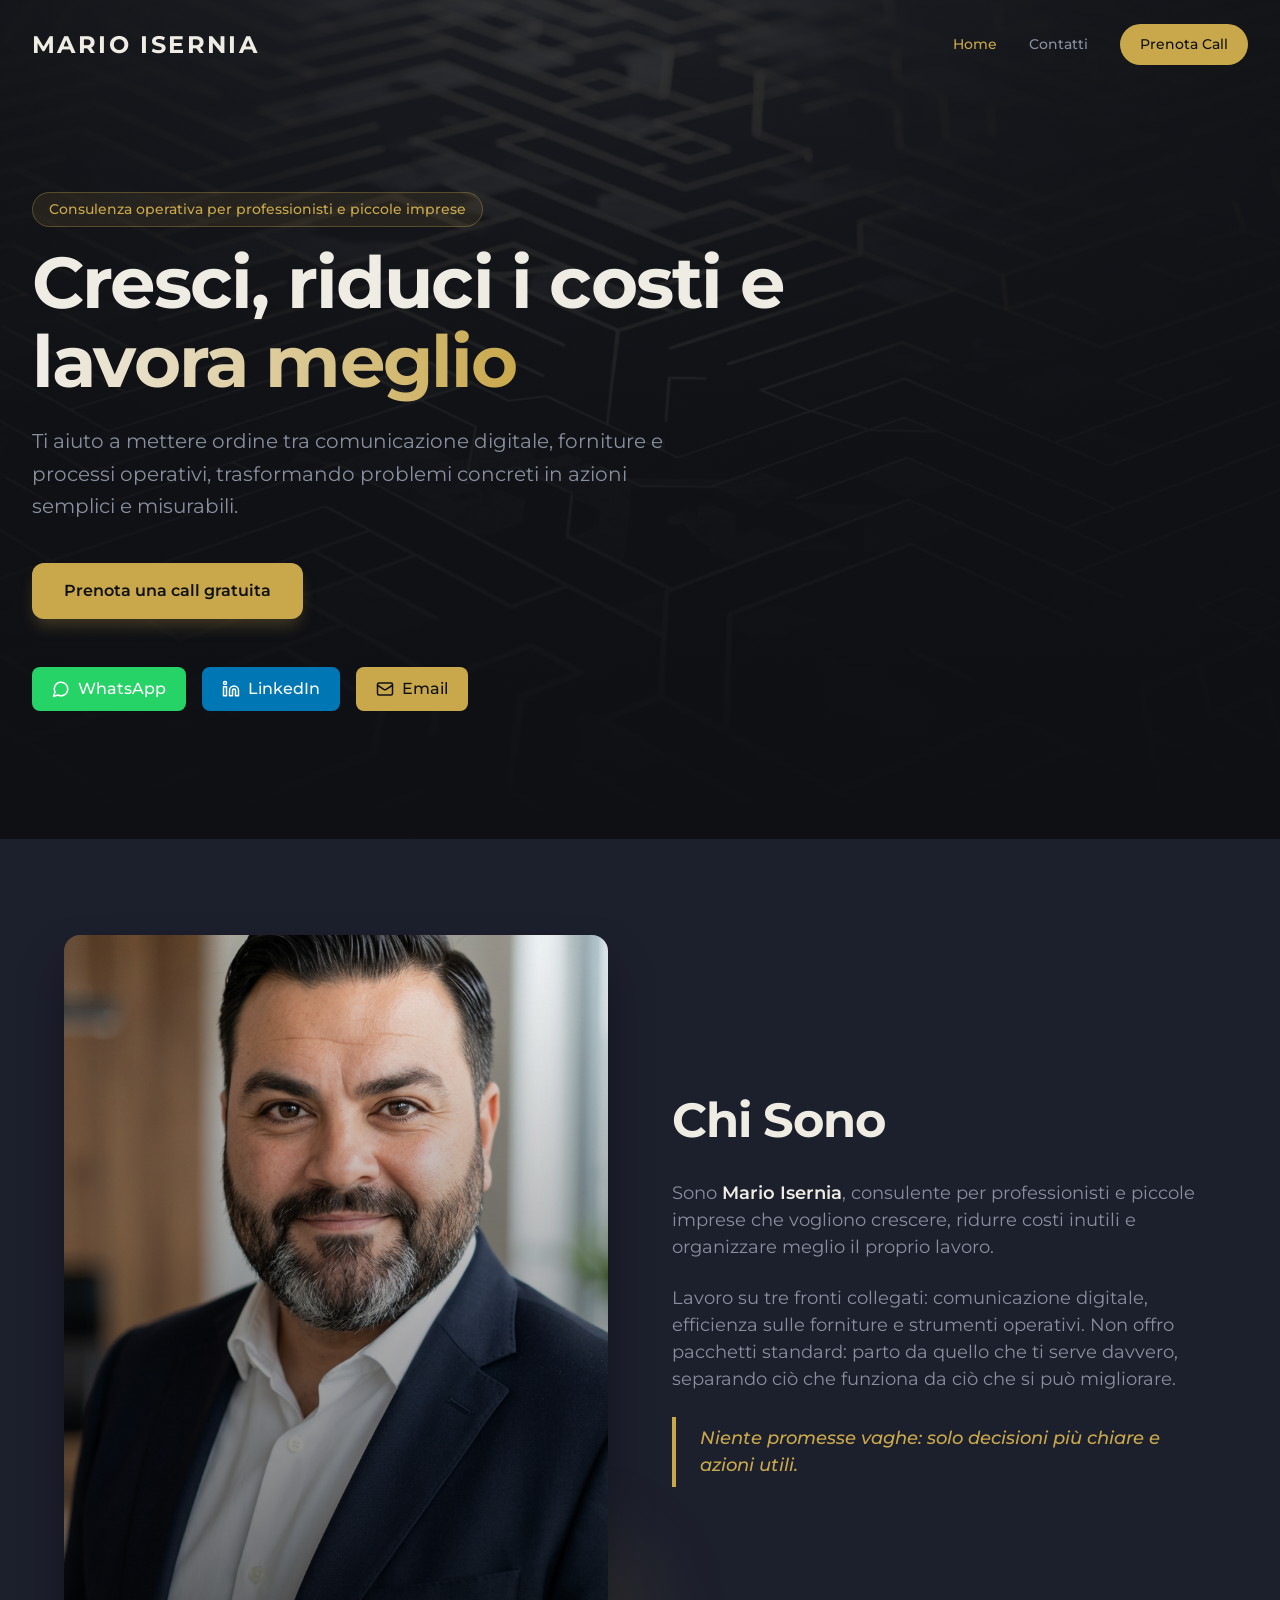
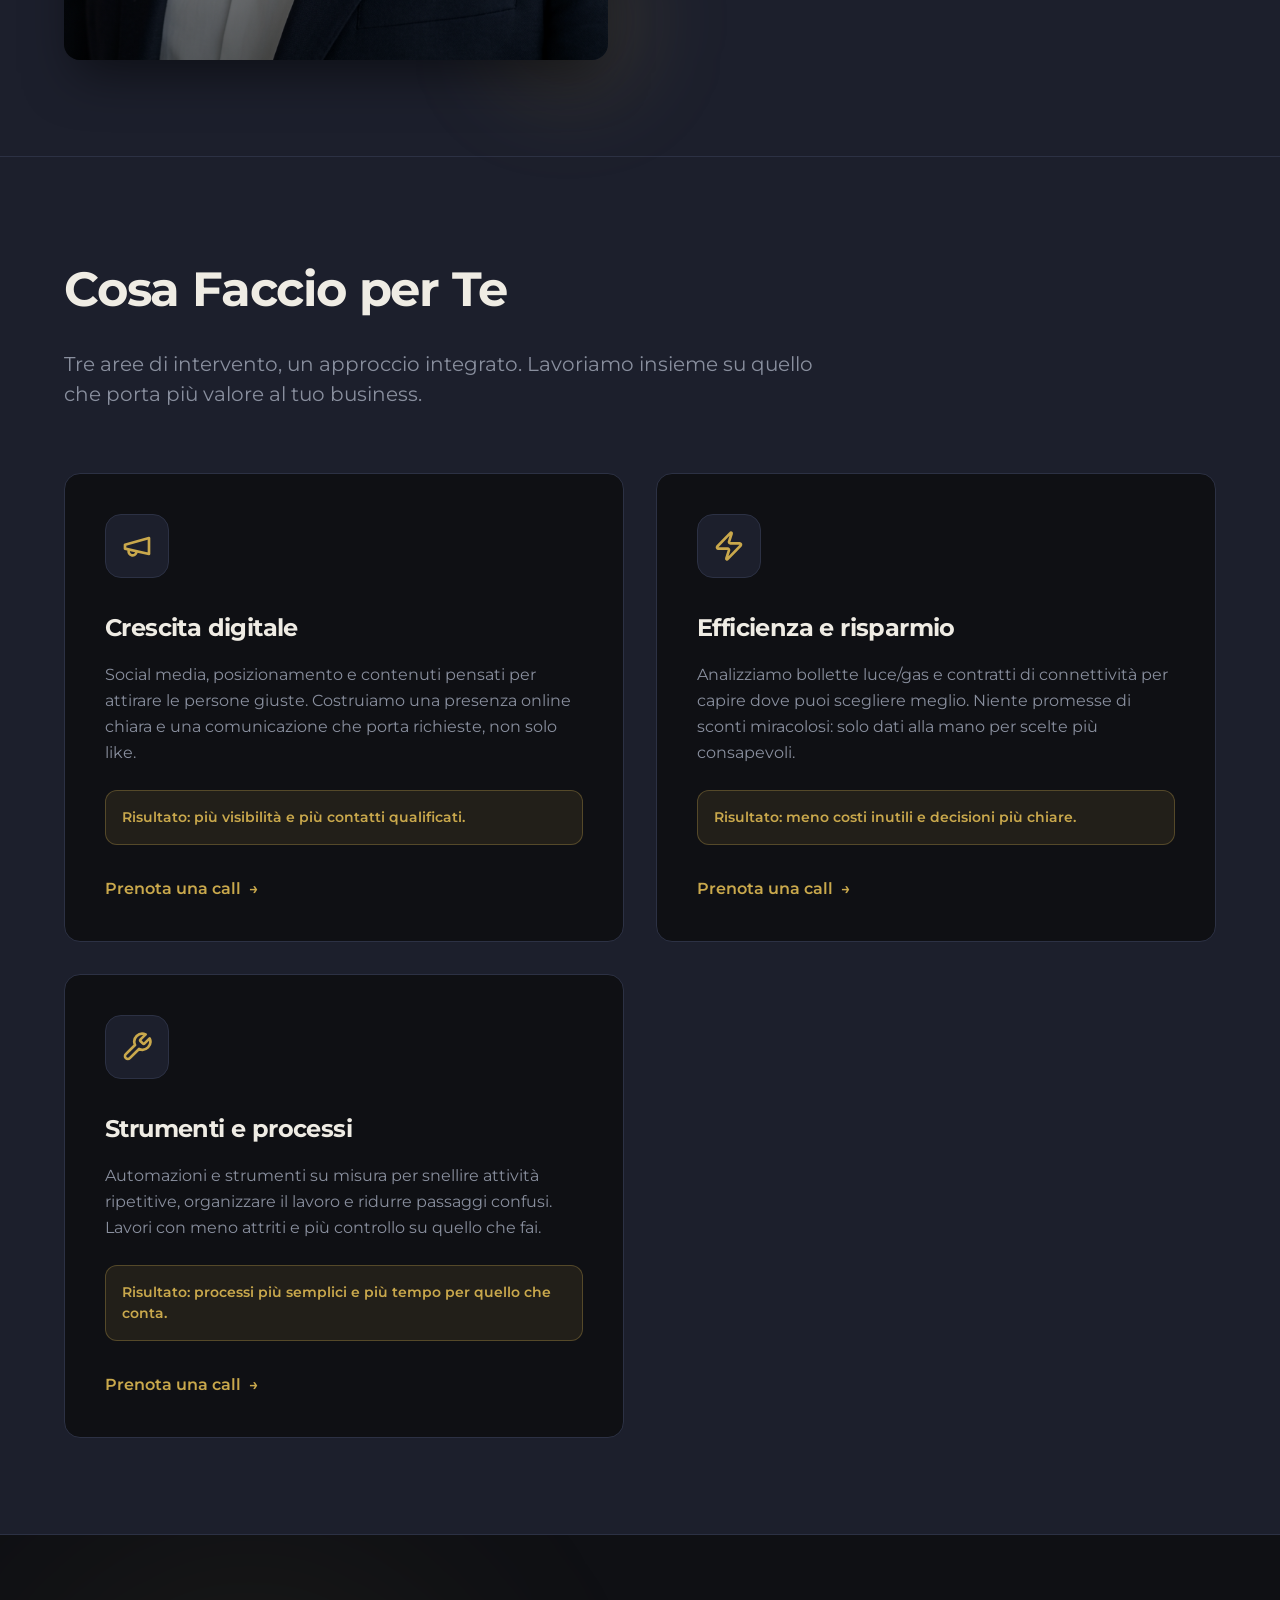
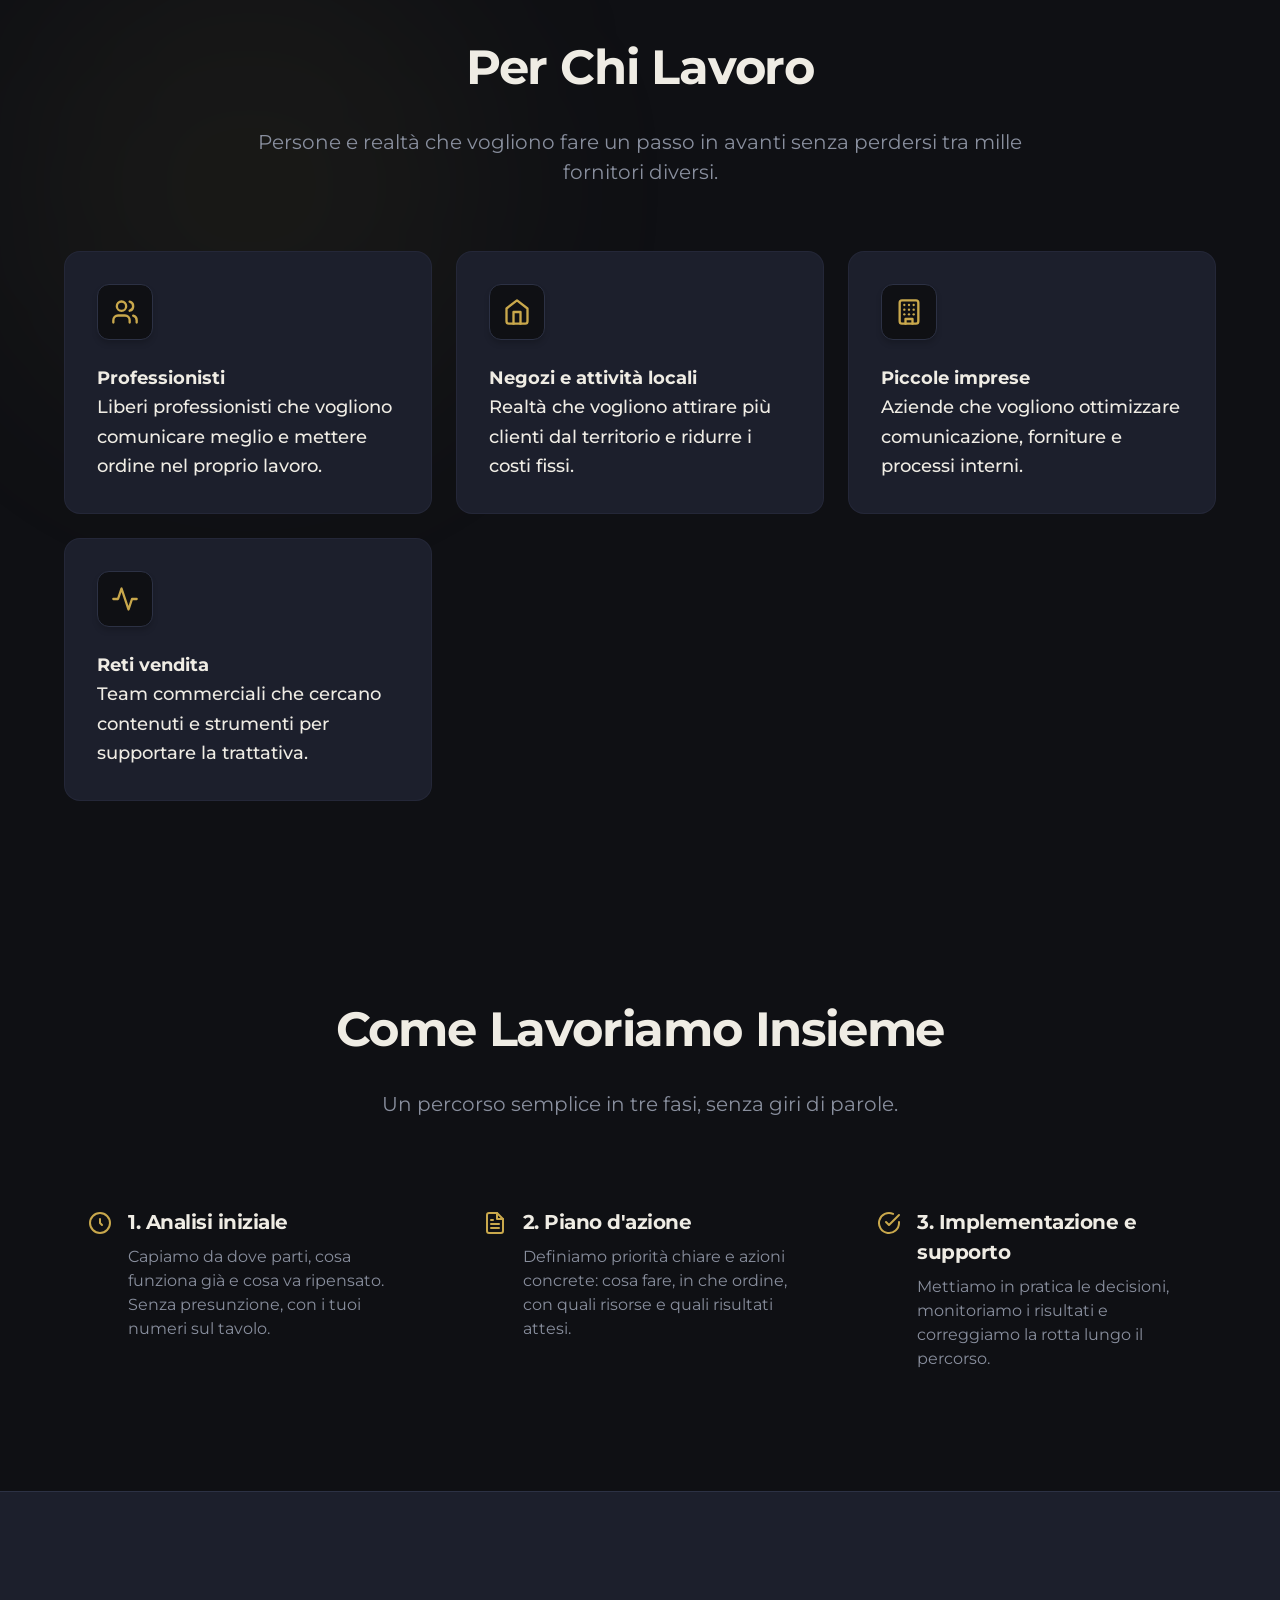
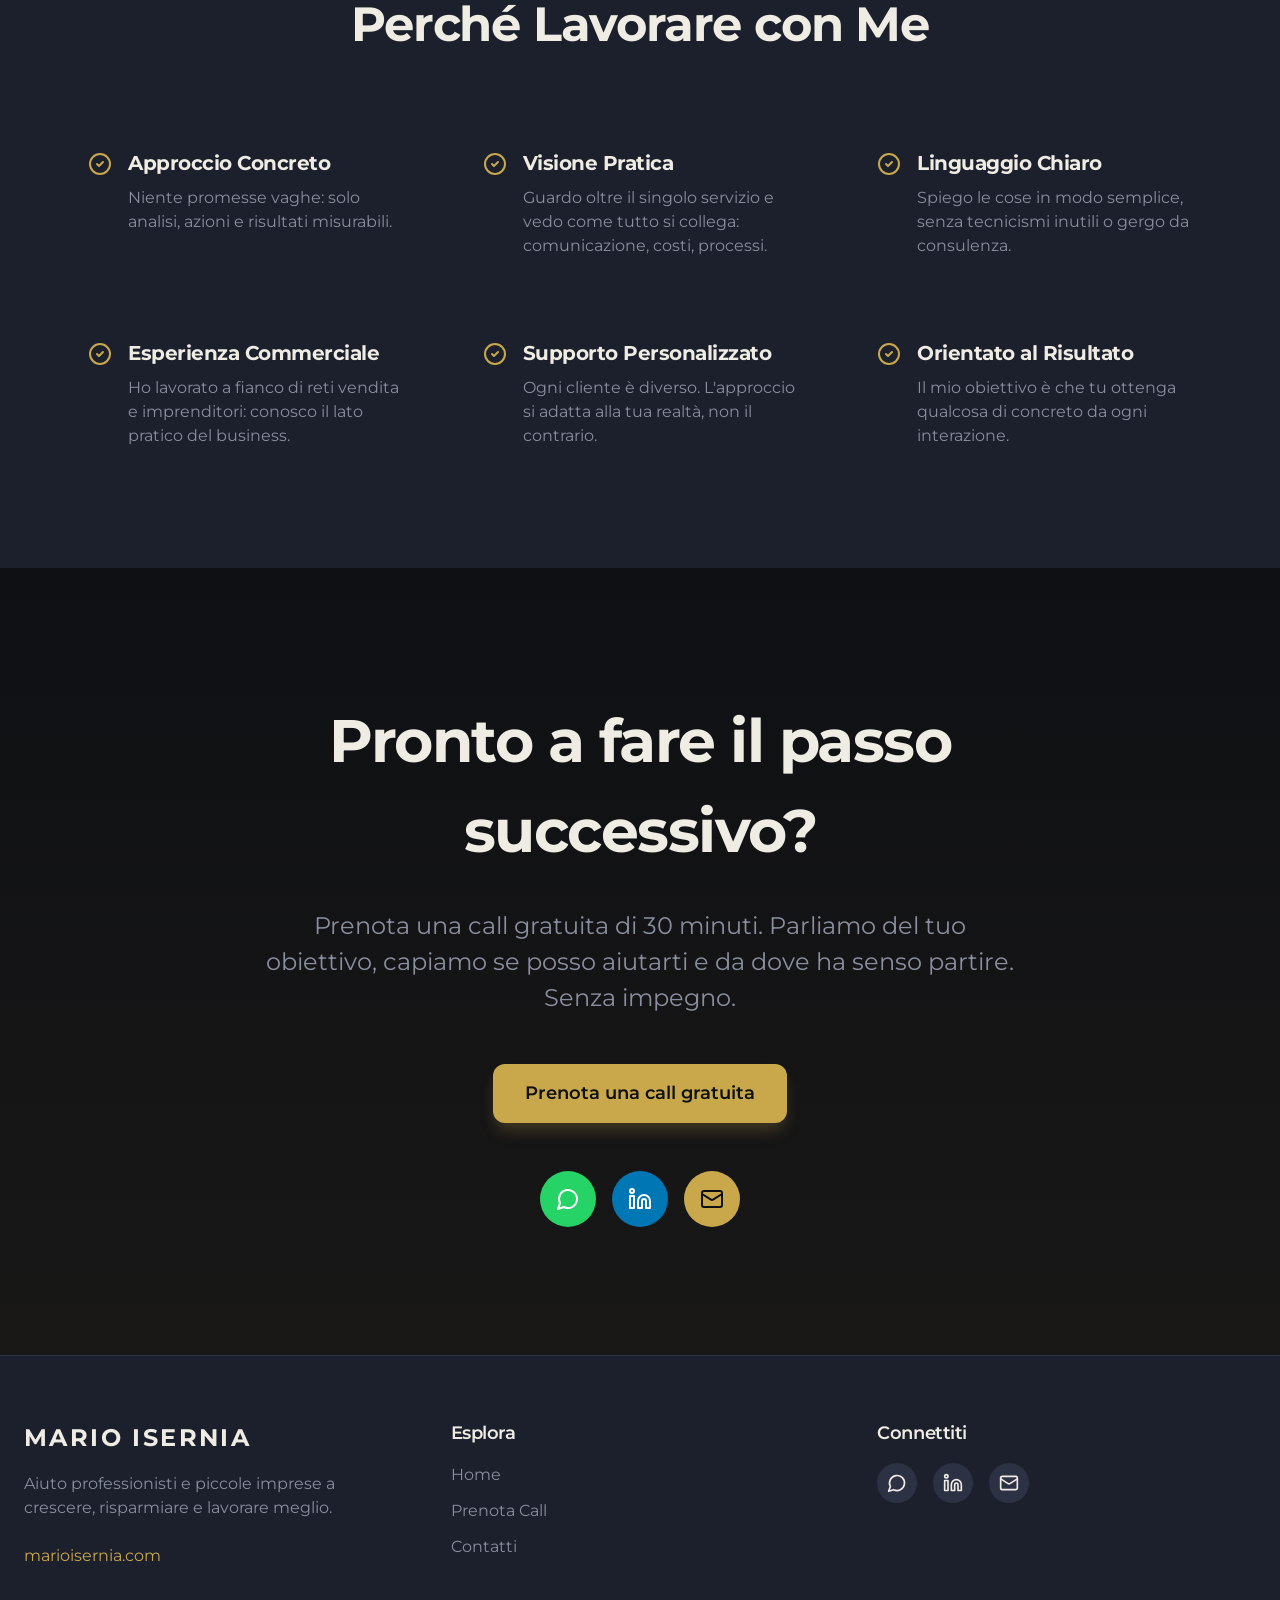
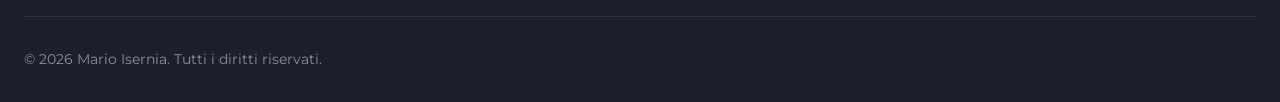
==== index.html @ c8839be9 "Initial commit: marioisernia.com static site Sito statico HTML/CSS/JS con: - Home con 3 pilastri (cr" ====
<!DOCTYPE html>
<html lang="it">
<head>
  <meta charset="UTF-8" />
  <meta name="viewport" content="width=device-width, initial-scale=1.0" />
  <title>Mario Isernia | Crescita digitale, risparmio e strumenti per PMI</title>
  <meta name="description" content="Consulenza operativa per professionisti e piccole imprese: comunicazione digitale, analisi bollette e connettività, strumenti su misura e processi più efficienti." />
  <link rel="canonical" href="https://marioisernia.com/" />
  <link rel="icon" type="image/svg+xml" href="favicon.svg" />
  <meta property="og:title" content="Mario Isernia | Cresci, riduci i costi e lavora meglio" />
  <meta property="og:description" content="Strategia digitale, efficienza sui costi e strumenti operativi per professionisti e piccole imprese." />
  <meta property="og:image" content="https://marioisernia.com/opengraph.jpg" />
  <meta property="og:url" content="https://marioisernia.com/" />
  <meta property="og:type" content="website" />
  <link rel="stylesheet" href="style.css" />
</head>
<body>

  <!-- ========== NAVBAR ========== -->
  <header class="navbar" id="navbar">
    <div class="container navbar-inner">
      <a href="index.html" class="brand">MARIO ISERNIA</a>
      <nav class="nav-links">
        <a href="index.html" class="nav-link active">Home</a>
        <a href="contatti.html" class="nav-link">Contatti</a>
        <a href="prenota.html" class="btn-primary-pill">Prenota Call</a>
      </nav>
      <button class="mobile-toggle" id="mobile-toggle" aria-label="Apri menu">
        <svg id="icon-menu" width="24" height="24" viewBox="0 0 24 24" fill="none" stroke="currentColor" stroke-width="2" stroke-linecap="round" stroke-linejoin="round"><line x1="4" x2="20" y1="12" y2="12"/><line x1="4" x2="20" y1="6" y2="6"/><line x1="4" x2="20" y1="18" y2="18"/></svg>
        <svg id="icon-close" style="display:none" width="24" height="24" viewBox="0 0 24 24" fill="none" stroke="currentColor" stroke-width="2" stroke-linecap="round" stroke-linejoin="round"><path d="M18 6 6 18"/><path d="m6 6 12 12"/></svg>
      </button>
    </div>
    <div class="mobile-menu" id="mobile-menu">
      <div class="mobile-menu-inner">
        <a href="index.html" class="mobile-link active">Home</a>
        <a href="prenota.html" class="mobile-link">Prenota Call</a>
        <a href="contatti.html" class="mobile-link">Contatti</a>
      </div>
    </div>
  </header>

  <!-- ========== HERO ========== -->
  <section class="hero">
    <div class="hero-bg">
      <img src="images/hero-bg.png" alt="" />
      <div class="hero-bg-overlay"></div>
    </div>
    <div class="hero-content">
      <div class="hero-inner">
        <span class="tag">Consulenza operativa per professionisti e piccole imprese</span>
        <h1>Cresci, riduci i costi e <span class="text-gradient">lavora meglio</span></h1>
        <p class="lead">Ti aiuto a mettere ordine tra comunicazione digitale, forniture e processi operativi, trasformando problemi concreti in azioni semplici e misurabili.</p>
        <div class="cta-row">
          <a href="prenota.html" class="btn-primary">Prenota una call gratuita</a>
        </div>
        <div class="social-row">
          <a href="https://wa.me/393473240929" target="_blank" rel="noreferrer" class="btn-social btn-whatsapp">
            <svg width="18" height="18" viewBox="0 0 24 24" fill="none" stroke="currentColor" stroke-width="2" stroke-linecap="round" stroke-linejoin="round"><path d="M7.9 20A9 9 0 1 0 4 16.1L2 22Z"/></svg>
            WhatsApp
          </a>
          <a href="https://www.linkedin.com/in/marioiserniasmm/" target="_blank" rel="noreferrer" class="btn-social btn-linkedin">
            <svg width="18" height="18" viewBox="0 0 24 24" fill="none" stroke="currentColor" stroke-width="2" stroke-linecap="round" stroke-linejoin="round"><path d="M16 8a6 6 0 0 1 6 6v7h-4v-7a2 2 0 0 0-2-2 2 2 0 0 0-2 2v7h-4v-7a6 6 0 0 1 6-6z"/><rect width="4" height="12" x="2" y="9"/><circle cx="4" cy="4" r="2"/></svg>
            LinkedIn
          </a>
          <a href="mailto:info@marioisernia.com" class="btn-social btn-mail">
            <svg width="18" height="18" viewBox="0 0 24 24" fill="none" stroke="currentColor" stroke-width="2" stroke-linecap="round" stroke-linejoin="round"><rect width="20" height="16" x="2" y="4" rx="2"/><path d="m22 7-8.97 5.7a1.94 1.94 0 0 1-2.06 0L2 7"/></svg>
            Email
          </a>
        </div>
      </div>
    </div>
  </section>

  <!-- ========== CHI SONO ========== -->
  <section class="section bg-card">
    <div class="container">
      <div class="about-grid">
        <div class="about-image-wrap fade-in-up">
          <div class="about-image">
            <img src="images/mario-portrait.png" alt="Ritratto di Mario Isernia, consulente operativo per professionisti e piccole imprese" loading="lazy" />
          </div>
          <div class="about-glow"></div>
        </div>
        <div class="about-text fade-in-up">
          <h2>Chi Sono</h2>
          <p>Sono <strong>Mario Isernia</strong>, consulente per professionisti e piccole imprese che vogliono crescere, ridurre costi inutili e organizzare meglio il proprio lavoro.</p>
          <p>Lavoro su tre fronti collegati: comunicazione digitale, efficienza sulle forniture e strumenti operativi. Non offro pacchetti standard: parto da quello che ti serve davvero, separando ciò che funziona da ciò che si può migliorare.</p>
          <p class="about-quote">Niente promesse vaghe: solo decisioni più chiare e azioni utili.</p>
        </div>
      </div>
    </div>
  </section>

  <!-- ========== SERVIZI / TRE PILASTRI ========== -->
  <section class="section bg-card border-y">
    <div class="container">
      <div class="section-intro fade-in-up">
        <h2>Cosa Faccio per Te</h2>
        <p>Tre aree di intervento, un approccio integrato. Lavoriamo insieme su quello che porta più valore al tuo business.</p>
      </div>
      <div class="services-grid">
        <div class="service-card fade-in-up">
          <div class="icon-box">
            <svg width="32" height="32" viewBox="0 0 24 24" fill="none" stroke="currentColor" stroke-width="2" stroke-linecap="round" stroke-linejoin="round"><path d="m3 11 18-5v12L3 14v-3z"/><path d="M11.6 16.8a3 3 0 1 1-5.8-1.6"/></svg>
          </div>
          <h3>Crescita digitale</h3>
          <p class="desc">Social media, posizionamento e contenuti pensati per attirare le persone giuste. Costruiamo una presenza online chiara e una comunicazione che porta richieste, non solo like.</p>
          <div class="benefit">Risultato: più visibilità e più contatti qualificati.</div>
          <a href="prenota.html" class="link">Prenota una call <span>→</span></a>
        </div>
        <div class="service-card fade-in-up">
          <div class="icon-box">
            <svg width="32" height="32" viewBox="0 0 24 24" fill="none" stroke="currentColor" stroke-width="2" stroke-linecap="round" stroke-linejoin="round"><path d="M4 14a1 1 0 0 1-.78-1.63l9.9-10.2a.5.5 0 0 1 .86.46l-1.92 6.02A1 1 0 0 0 13 10h7a1 1 0 0 1 .78 1.63l-9.9 10.2a.5.5 0 0 1-.86-.46l1.92-6.02A1 1 0 0 0 11 14z"/></svg>
          </div>
          <h3>Efficienza e risparmio</h3>
          <p class="desc">Analizziamo bollette luce/gas e contratti di connettività per capire dove puoi scegliere meglio. Niente promesse di sconti miracolosi: solo dati alla mano per scelte più consapevoli.</p>
          <div class="benefit">Risultato: meno costi inutili e decisioni più chiare.</div>
          <a href="prenota.html" class="link">Prenota una call <span>→</span></a>
        </div>
        <div class="service-card fade-in-up">
          <div class="icon-box">
            <svg width="32" height="32" viewBox="0 0 24 24" fill="none" stroke="currentColor" stroke-width="2" stroke-linecap="round" stroke-linejoin="round"><path d="M14.7 6.3a1 1 0 0 0 0 1.4l1.6 1.6a1 1 0 0 0 1.4 0l3.77-3.77a6 6 0 0 1-7.94 7.94l-6.91 6.91a2.12 2.12 0 0 1-3-3l6.91-6.91a6 6 0 0 1 7.94-7.94l-3.76 3.76z"/></svg>
          </div>
          <h3>Strumenti e processi</h3>
          <p class="desc">Automazioni e strumenti su misura per snellire attività ripetitive, organizzare il lavoro e ridurre passaggi confusi. Lavori con meno attriti e più controllo su quello che fai.</p>
          <div class="benefit">Risultato: processi più semplici e più tempo per quello che conta.</div>
          <a href="prenota.html" class="link">Prenota una call <span>→</span></a>
        </div>
      </div>
    </div>
  </section>

  <!-- ========== PER CHI È ========== -->
  <section class="section cosa-section">
    <div class="blob-glow"></div>
    <div class="container">
      <div class="section-intro center fade-in-up">
        <h2>Per Chi Lavoro</h2>
        <p>Persone e realtà che vogliono fare un passo in avanti senza perdersi tra mille fornitori diversi.</p>
      </div>
      <div class="benefit-grid">
        <div class="benefit-card fade-in-up">
          <div class="icon-box">
            <svg width="28" height="28" viewBox="0 0 24 24" fill="none" stroke="currentColor" stroke-width="2" stroke-linecap="round" stroke-linejoin="round"><path d="M16 21v-2a4 4 0 0 0-4-4H6a4 4 0 0 0-4 4v2"/><circle cx="9" cy="7" r="4"/><path d="M22 21v-2a4 4 0 0 0-3-3.87"/><path d="M16 3.13a4 4 0 0 1 0 7.75"/></svg>
          </div>
          <p><strong>Professionisti</strong><br/>Liberi professionisti che vogliono comunicare meglio e mettere ordine nel proprio lavoro.</p>
        </div>
        <div class="benefit-card fade-in-up">
          <div class="icon-box">
            <svg width="28" height="28" viewBox="0 0 24 24" fill="none" stroke="currentColor" stroke-width="2" stroke-linecap="round" stroke-linejoin="round"><path d="M3 9 12 2l9 7v11a2 2 0 0 1-2 2H5a2 2 0 0 1-2-2z"/><polyline points="9 22 9 12 15 12 15 22"/></svg>
          </div>
          <p><strong>Negozi e attività locali</strong><br/>Realtà che vogliono attirare più clienti dal territorio e ridurre i costi fissi.</p>
        </div>
        <div class="benefit-card fade-in-up">
          <div class="icon-box">
            <svg width="28" height="28" viewBox="0 0 24 24" fill="none" stroke="currentColor" stroke-width="2" stroke-linecap="round" stroke-linejoin="round"><rect width="16" height="20" x="4" y="2" rx="2"/><path d="M9 22v-4h6v4"/><path d="M8 6h.01"/><path d="M16 6h.01"/><path d="M12 6h.01"/><path d="M12 10h.01"/><path d="M12 14h.01"/><path d="M16 10h.01"/><path d="M16 14h.01"/><path d="M8 10h.01"/><path d="M8 14h.01"/></svg>
          </div>
          <p><strong>Piccole imprese</strong><br/>Aziende che vogliono ottimizzare comunicazione, forniture e processi interni.</p>
        </div>
        <div class="benefit-card fade-in-up">
          <div class="icon-box">
            <svg width="28" height="28" viewBox="0 0 24 24" fill="none" stroke="currentColor" stroke-width="2" stroke-linecap="round" stroke-linejoin="round"><path d="M22 12h-4l-3 9L9 3l-3 9H2"/></svg>
          </div>
          <p><strong>Reti vendita</strong><br/>Team commerciali che cercano contenuti e strumenti per supportare la trattativa.</p>
        </div>
      </div>
    </div>
  </section>

  <!-- ========== PROCESSO ========== -->
  <section class="section">
    <div class="container">
      <div class="section-intro center fade-in-up">
        <h2>Come Lavoriamo Insieme</h2>
        <p>Un percorso semplice in tre fasi, senza giri di parole.</p>
      </div>
      <div class="why-grid">
        <div class="why-item fade-in-up">
          <div class="check"><svg width="24" height="24" viewBox="0 0 24 24" fill="none" stroke="currentColor" stroke-width="2" stroke-linecap="round" stroke-linejoin="round"><circle cx="12" cy="12" r="10"/><path d="M12 8v4l2 2"/></svg></div>
          <div><h3>1. Analisi iniziale</h3><p>Capiamo da dove parti, cosa funziona già e cosa va ripensato. Senza presunzione, con i tuoi numeri sul tavolo.</p></div>
        </div>
        <div class="why-item fade-in-up">
          <div class="check"><svg width="24" height="24" viewBox="0 0 24 24" fill="none" stroke="currentColor" stroke-width="2" stroke-linecap="round" stroke-linejoin="round"><path d="M14 2H6a2 2 0 0 0-2 2v16a2 2 0 0 0 2 2h12a2 2 0 0 0 2-2V8z"/><path d="M14 2v6h6"/><path d="M16 13H8"/><path d="M16 17H8"/><path d="M10 9H8"/></svg></div>
          <div><h3>2. Piano d'azione</h3><p>Definiamo priorità chiare e azioni concrete: cosa fare, in che ordine, con quali risorse e quali risultati attesi.</p></div>
        </div>
        <div class="why-item fade-in-up">
          <div class="check"><svg width="24" height="24" viewBox="0 0 24 24" fill="none" stroke="currentColor" stroke-width="2" stroke-linecap="round" stroke-linejoin="round"><path d="M22 11.08V12a10 10 0 1 1-5.93-9.14"/><path d="m9 11 3 3L22 4"/></svg></div>
          <div><h3>3. Implementazione e supporto</h3><p>Mettiamo in pratica le decisioni, monitoriamo i risultati e correggiamo la rotta lungo il percorso.</p></div>
        </div>
      </div>
    </div>
  </section>

  <!-- ========== PERCHÉ LAVORARE CON ME ========== -->
  <section class="section bg-card border-t">
    <div class="container">
      <div class="section-intro center fade-in-up">
        <h2>Perché Lavorare con Me</h2>
      </div>
      <div class="why-grid">
        <div class="why-item fade-in-up">
          <div class="check"><svg width="24" height="24" viewBox="0 0 24 24" fill="none" stroke="currentColor" stroke-width="2" stroke-linecap="round" stroke-linejoin="round"><circle cx="12" cy="12" r="10"/><path d="m9 12 2 2 4-4"/></svg></div>
          <div><h3>Approccio Concreto</h3><p>Niente promesse vaghe: solo analisi, azioni e risultati misurabili.</p></div>
        </div>
        <div class="why-item fade-in-up">
          <div class="check"><svg width="24" height="24" viewBox="0 0 24 24" fill="none" stroke="currentColor" stroke-width="2" stroke-linecap="round" stroke-linejoin="round"><circle cx="12" cy="12" r="10"/><path d="m9 12 2 2 4-4"/></svg></div>
          <div><h3>Visione Pratica</h3><p>Guardo oltre il singolo servizio e vedo come tutto si collega: comunicazione, costi, processi.</p></div>
        </div>
        <div class="why-item fade-in-up">
          <div class="check"><svg width="24" height="24" viewBox="0 0 24 24" fill="none" stroke="currentColor" stroke-width="2" stroke-linecap="round" stroke-linejoin="round"><circle cx="12" cy="12" r="10"/><path d="m9 12 2 2 4-4"/></svg></div>
          <div><h3>Linguaggio Chiaro</h3><p>Spiego le cose in modo semplice, senza tecnicismi inutili o gergo da consulenza.</p></div>
        </div>
        <div class="why-item fade-in-up">
          <div class="check"><svg width="24" height="24" viewBox="0 0 24 24" fill="none" stroke="currentColor" stroke-width="2" stroke-linecap="round" stroke-linejoin="round"><circle cx="12" cy="12" r="10"/><path d="m9 12 2 2 4-4"/></svg></div>
          <div><h3>Esperienza Commerciale</h3><p>Ho lavorato a fianco di reti vendita e imprenditori: conosco il lato pratico del business.</p></div>
        </div>
        <div class="why-item fade-in-up">
          <div class="check"><svg width="24" height="24" viewBox="0 0 24 24" fill="none" stroke="currentColor" stroke-width="2" stroke-linecap="round" stroke-linejoin="round"><circle cx="12" cy="12" r="10"/><path d="m9 12 2 2 4-4"/></svg></div>
          <div><h3>Supporto Personalizzato</h3><p>Ogni cliente è diverso. L'approccio si adatta alla tua realtà, non il contrario.</p></div>
        </div>
        <div class="why-item fade-in-up">
          <div class="check"><svg width="24" height="24" viewBox="0 0 24 24" fill="none" stroke="currentColor" stroke-width="2" stroke-linecap="round" stroke-linejoin="round"><circle cx="12" cy="12" r="10"/><path d="m9 12 2 2 4-4"/></svg></div>
          <div><h3>Orientato al Risultato</h3><p>Il mio obiettivo è che tu ottenga qualcosa di concreto da ogni interazione.</p></div>
        </div>
      </div>
    </div>
  </section>

  <!-- ========== CTA FINALE ========== -->
  <section class="cta-section">
    <div class="cta-inner fade-in-up">
      <h2>Pronto a fare il passo successivo?</h2>
      <p>Prenota una call gratuita di 30 minuti. Parliamo del tuo obiettivo, capiamo se posso aiutarti e da dove ha senso partire. Senza impegno.</p>
      <div class="cta-btn-row">
        <a href="prenota.html" class="btn-primary-lg">Prenota una call gratuita</a>
      </div>
      <div class="social-circles">
        <a href="https://wa.me/393473240929" target="_blank" rel="noreferrer" class="social-circle wa" aria-label="Scrivimi su WhatsApp">
          <svg width="24" height="24" viewBox="0 0 24 24" fill="none" stroke="currentColor" stroke-width="2" stroke-linecap="round" stroke-linejoin="round"><path d="M7.9 20A9 9 0 1 0 4 16.1L2 22Z"/></svg>
        </a>
        <a href="https://www.linkedin.com/in/marioiserniasmm/" target="_blank" rel="noreferrer" class="social-circle li" aria-label="Profilo LinkedIn">
          <svg width="24" height="24" viewBox="0 0 24 24" fill="none" stroke="currentColor" stroke-width="2" stroke-linecap="round" stroke-linejoin="round"><path d="M16 8a6 6 0 0 1 6 6v7h-4v-7a2 2 0 0 0-2-2 2 2 0 0 0-2 2v7h-4v-7a6 6 0 0 1 6-6z"/><rect width="4" height="12" x="2" y="9"/><circle cx="4" cy="4" r="2"/></svg>
        </a>
        <a href="mailto:info@marioisernia.com" class="social-circle ml" aria-label="Inviami una email">
          <svg width="24" height="24" viewBox="0 0 24 24" fill="none" stroke="currentColor" stroke-width="2" stroke-linecap="round" stroke-linejoin="round"><rect width="20" height="16" x="2" y="4" rx="2"/><path d="m22 7-8.97 5.7a1.94 1.94 0 0 1-2.06 0L2 7"/></svg>
        </a>
      </div>
    </div>
  </section>

  <!-- ========== FOOTER ========== -->
  <footer class="site-footer">
    <div class="footer-grid">
      <div class="footer-col">
        <a href="index.html" class="brand" style="display:block; margin-bottom:1rem;">MARIO ISERNIA</a>
        <p>Aiuto professionisti e piccole imprese a crescere, risparmiare e lavorare meglio.</p>
        <a href="https://marioisernia.com" class="footer-link">marioisernia.com</a>
      </div>
      <div class="footer-col">
        <h4>Esplora</h4>
        <ul>
          <li><a href="index.html">Home</a></li>
          <li><a href="prenota.html">Prenota Call</a></li>
          <li><a href="contatti.html">Contatti</a></li>
        </ul>
      </div>
      <div class="footer-col">
        <h4>Connettiti</h4>
        <div class="footer-socials">
          <a href="https://wa.me/393473240929" target="_blank" rel="noreferrer" class="footer-social wa" aria-label="WhatsApp">
            <svg width="20" height="20" viewBox="0 0 24 24" fill="none" stroke="currentColor" stroke-width="2" stroke-linecap="round" stroke-linejoin="round"><path d="M7.9 20A9 9 0 1 0 4 16.1L2 22Z"/></svg>
          </a>
          <a href="https://www.linkedin.com/in/marioiserniasmm/" target="_blank" rel="noreferrer" class="footer-social li" aria-label="LinkedIn">
            <svg width="20" height="20" viewBox="0 0 24 24" fill="none" stroke="currentColor" stroke-width="2" stroke-linecap="round" stroke-linejoin="round"><path d="M16 8a6 6 0 0 1 6 6v7h-4v-7a2 2 0 0 0-2-2 2 2 0 0 0-2 2v7h-4v-7a6 6 0 0 1 6-6z"/><rect width="4" height="12" x="2" y="9"/><circle cx="4" cy="4" r="2"/></svg>
          </a>
          <a href="mailto:info@marioisernia.com" class="footer-social ml" aria-label="Email">
            <svg width="20" height="20" viewBox="0 0 24 24" fill="none" stroke="currentColor" stroke-width="2" stroke-linecap="round" stroke-linejoin="round"><rect width="20" height="16" x="2" y="4" rx="2"/><path d="m22 7-8.97 5.7a1.94 1.94 0 0 1-2.06 0L2 7"/></svg>
          </a>
        </div>
      </div>
    </div>
    <div class="footer-bottom">
      <p>&copy; <span id="current-year">2025</span> Mario Isernia. Tutti i diritti riservati.</p>
    </div>
  </footer>

  <script src="script.js"></script>
</body>
</html>
---- style.css ----
@import url('https://fonts.googleapis.com/css2?family=Montserrat:ital,wght@0,300;0,400;0,500;0,600;0,700;0,800;1,400&display=swap');

:root {
  --background: #0f1014;
  --foreground: #efece4;
  --card: #1c1f2c;
  --card-2: #232838;
  --border: #2c3144;
  --primary: #c9a84c;
  --primary-dark: #b29239;
  --primary-foreground: #0f1014;
  --muted-foreground: #898f9e;
  --secondary: #2c3144;
  --whatsapp: #25D366;
  --whatsapp-dark: #20bd5a;
  --linkedin: #0077B5;
  --linkedin-dark: #006097;
  --shadow-2xl: 0 25px 50px -12px rgba(0,0,0,0.5);
  --shadow-xl: 0 20px 25px -5px rgba(0,0,0,0.3);
  --shadow-lg: 0 10px 15px -3px rgba(0,0,0,0.3);
  --shadow-md: 0 4px 6px -1px rgba(0,0,0,0.2);
}

* { margin: 0; padding: 0; box-sizing: border-box; border-color: var(--border); }

html { scroll-behavior: smooth; }

body {
  font-family: 'Montserrat', sans-serif;
  background: var(--background);
  color: var(--foreground);
  line-height: 1.5;
  -webkit-font-smoothing: antialiased;
  overflow-x: hidden;
}

::selection { background: rgba(201, 168, 76, 0.3); color: var(--primary-foreground); }

h1, h2, h3, h4, h5, h6 { font-family: 'Montserrat', sans-serif; letter-spacing: -0.025em; font-weight: 700; }

a { color: inherit; text-decoration: none; }

img { display: block; max-width: 100%; height: auto; }

.container { max-width: 80rem; margin: 0 auto; padding: 0 1rem; }
@media (min-width: 640px) { .container { padding: 0 1.5rem; } }
@media (min-width: 1024px) { .container { padding: 0 2rem; } }

.text-gradient {
  background: linear-gradient(to right, #f0eee9, #c9a84c);
  -webkit-background-clip: text;
  -webkit-text-fill-color: transparent;
  background-clip: text;
}

/* ========== NAVBAR ========== */
.navbar {
  position: fixed; top: 0; left: 0; right: 0; z-index: 50;
  padding: 1.5rem 0;
  transition: all 0.3s;
}
.navbar.scrolled {
  background: rgba(15, 16, 20, 0.8);
  backdrop-filter: blur(12px);
  border-bottom: 1px solid var(--border);
  box-shadow: 0 10px 15px -3px rgba(0,0,0,0.4);
  padding: 1rem 0;
}
.navbar-inner { display: flex; align-items: center; justify-content: space-between; }
.brand { font-size: 1.5rem; font-weight: 700; letter-spacing: 0.1em; transition: color 0.2s; }
.brand:hover { color: var(--primary); }
.nav-links { display: none; align-items: center; gap: 2rem; }
@media (min-width: 768px) { .nav-links { display: flex; } }
.nav-link { font-size: 0.875rem; font-weight: 500; color: var(--muted-foreground); transition: color 0.2s; }
.nav-link:hover, .nav-link.active { color: var(--primary); }
.btn-primary-pill {
  padding: 0.625rem 1.25rem;
  border-radius: 9999px;
  font-size: 0.875rem;
  font-weight: 500;
  background: var(--primary);
  color: var(--primary-foreground);
  transition: all 0.2s;
  display: inline-block;
}
.btn-primary-pill:hover { background: var(--primary-dark); box-shadow: 0 10px 15px -3px rgba(201,168,76,0.2); }

.mobile-toggle {
  display: block;
  background: none;
  border: none;
  color: var(--foreground);
  cursor: pointer;
  padding: 0.5rem;
}
@media (min-width: 768px) { .mobile-toggle { display: none; } }

.mobile-menu {
  display: none;
  background: var(--card);
  border-bottom: 1px solid var(--border);
}
.mobile-menu.open { display: block; animation: slideDown 0.2s ease-out; }
.mobile-menu-inner { display: flex; flex-direction: column; padding: 1.5rem 1rem; gap: 1rem; }
.mobile-link {
  font-size: 1.125rem; font-weight: 500;
  padding: 0.5rem 1rem; border-radius: 0.5rem;
  color: var(--foreground); transition: background 0.2s;
}
.mobile-link.active { background: rgba(201,168,76,0.1); color: var(--primary); }
.mobile-link:hover { background: var(--secondary); }

@keyframes slideDown { from { opacity: 0; max-height: 0; } to { opacity: 1; max-height: 300px; } }

/* ========== HERO ========== */
.hero {
  position: relative;
  padding: 8rem 1rem 5rem;
  min-height: 90vh;
  display: flex;
  align-items: center;
  overflow: hidden;
}
@media (min-width: 768px) { .hero { padding: 12rem 1.5rem 8rem; } }
@media (min-width: 1024px) { .hero { padding: 12rem 2rem 8rem; } }

.hero-bg { position: absolute; inset: 0; z-index: 0; }
.hero-bg img { width: 100%; height: 100%; object-fit: cover; opacity: 0.3; }
.hero-bg-overlay {
  position: absolute; inset: 0;
  background: linear-gradient(to bottom, rgba(15,16,20,0.4), rgba(15,16,20,0.8) 50%, var(--background));
}
.hero-content { max-width: 80rem; margin: 0 auto; position: relative; z-index: 10; width: 100%; }
.hero-inner { max-width: 48rem; }

.tag {
  display: inline-block;
  margin-bottom: 1rem;
  padding: 0.375rem 1rem;
  border-radius: 9999px;
  border: 1px solid rgba(201,168,76,0.3);
  background: rgba(201,168,76,0.1);
  color: var(--primary);
  font-size: 0.875rem;
  font-weight: 500;
}

.hero h1 {
  font-size: 3rem;
  line-height: 1.1;
  margin-bottom: 1.5rem;
}
@media (min-width: 768px) { .hero h1 { font-size: 4.5rem; } }

.hero p.lead {
  font-size: 1.125rem;
  color: var(--muted-foreground);
  margin-bottom: 2.5rem;
  max-width: 42rem;
  line-height: 1.625;
}
@media (min-width: 768px) { .hero p.lead { font-size: 1.25rem; } }

.cta-row { display: flex; flex-wrap: wrap; align-items: center; gap: 1rem; margin-bottom: 3rem; }

.btn-primary {
  padding: 1rem 2rem;
  border-radius: 0.75rem;
  font-weight: 600;
  background: var(--primary);
  color: var(--primary-foreground);
  box-shadow: 0 10px 15px -3px rgba(201,168,76,0.25);
  transition: all 0.3s;
  display: inline-block;
  border: none;
  cursor: pointer;
}
.btn-primary:hover {
  box-shadow: 0 20px 25px -5px rgba(201,168,76,0.4);
  transform: translateY(-2px);
}

.social-row { display: flex; flex-wrap: wrap; align-items: center; gap: 1rem; }

.btn-social {
  display: inline-flex;
  align-items: center;
  gap: 0.5rem;
  padding: 0.625rem 1.25rem;
  border-radius: 0.5rem;
  font-weight: 500;
  color: white;
  transition: all 0.3s;
}
.btn-whatsapp { background: var(--whatsapp); }
.btn-whatsapp:hover { background: var(--whatsapp-dark); box-shadow: 0 10px 15px -3px rgba(37,211,102,0.2); }
.btn-linkedin { background: var(--linkedin); }
.btn-linkedin:hover { background: var(--linkedin-dark); box-shadow: 0 10px 15px -3px rgba(0,119,181,0.2); }
.btn-mail { background: var(--primary); color: var(--primary-foreground); }
.btn-mail:hover { background: var(--primary-dark); box-shadow: 0 10px 15px -3px rgba(201,168,76,0.2); }

/* ========== SECTIONS ========== */
section.section { padding: 6rem 1rem; }
@media (min-width: 640px) { section.section { padding: 6rem 1.5rem; } }
@media (min-width: 1024px) { section.section { padding: 6rem 2rem; } }

.bg-card { background: var(--card); }
.border-y { border-top: 1px solid var(--border); border-bottom: 1px solid var(--border); }
.border-t { border-top: 1px solid var(--border); }

h2 { font-size: 2.25rem; margin-bottom: 1.5rem; }
@media (min-width: 768px) { h2 { font-size: 3rem; } }

.section-intro { max-width: 48rem; margin-bottom: 4rem; }
.section-intro.center { text-align: center; margin-left: auto; margin-right: auto; }
.section-intro p { font-size: 1.25rem; color: var(--muted-foreground); }

/* ========== CHI SONO ========== */
.about-grid {
  display: grid;
  grid-template-columns: 1fr;
  gap: 4rem;
  align-items: center;
}
@media (min-width: 1024px) { .about-grid { grid-template-columns: 1fr 1fr; } }

.about-image-wrap { position: relative; order: 2; }
@media (min-width: 1024px) { .about-image-wrap { order: 1; } }
.about-image {
  aspect-ratio: 3/4;
  border-radius: 1rem;
  overflow: hidden;
  box-shadow: var(--shadow-2xl);
  position: relative;
}
.about-image::after {
  content: '';
  position: absolute; inset: 0;
  background: linear-gradient(to top, rgba(0,0,0,0.6), transparent);
  z-index: 10;
}
.about-image img { width: 100%; height: 100%; object-fit: cover; }
.about-glow {
  position: absolute;
  bottom: -1.5rem; right: -1.5rem;
  width: 8rem; height: 8rem;
  background: rgba(201,168,76,0.2);
  border-radius: 9999px;
  filter: blur(50px);
  z-index: -1;
}
.about-text { order: 1; }
@media (min-width: 1024px) { .about-text { order: 2; } }
.about-text h2 { margin-bottom: 1.5rem; }
.about-text p {
  font-size: 1.125rem;
  color: var(--muted-foreground);
  margin-bottom: 1.5rem;
}
.about-text strong { color: var(--foreground); font-weight: 600; }
.about-quote {
  color: var(--primary) !important;
  font-weight: 500;
  font-size: 1.25rem;
  font-style: italic;
  border-left: 4px solid var(--primary);
  padding: 0.5rem 0 0.5rem 1.5rem;
}

/* ========== COSA POSSO FARE ========== */
.cosa-section { position: relative; overflow: hidden; }
.blob-glow {
  position: absolute; top: 0; left: 0;
  width: 500px; height: 500px;
  background: rgba(201,168,76,0.05);
  border-radius: 9999px;
  filter: blur(100px);
  z-index: -1;
}

.benefit-grid {
  display: grid;
  grid-template-columns: 1fr;
  gap: 1.5rem;
}
@media (min-width: 768px) { .benefit-grid { grid-template-columns: 1fr 1fr; } }
@media (min-width: 1024px) { .benefit-grid { grid-template-columns: 1fr 1fr 1fr; } }

.benefit-card {
  padding: 2rem;
  border-radius: 1rem;
  background: var(--card);
  border: 1px solid rgba(44,49,68,0.5);
  transition: all 0.3s;
}
.benefit-card:hover {
  border-color: rgba(201,168,76,0.5);
  box-shadow: 0 10px 15px -3px rgba(201,168,76,0.05);
}
.benefit-card .icon-box {
  width: 3.5rem; height: 3.5rem;
  border-radius: 0.75rem;
  background: var(--background);
  border: 1px solid var(--border);
  display: flex; align-items: center; justify-content: center;
  color: var(--primary);
  margin-bottom: 1.5rem;
  transition: transform 0.3s;
  box-shadow: var(--shadow-md);
}
.benefit-card:hover .icon-box { transform: scale(1.1); }
.benefit-card p {
  font-size: 1.125rem;
  font-weight: 500;
  line-height: 1.625;
}

/* ========== SERVIZI ========== */
.services-grid {
  display: grid;
  grid-template-columns: 1fr;
  gap: 2rem;
}
@media (min-width: 768px) { .services-grid { grid-template-columns: 1fr 1fr; } }

.service-card {
  padding: 2.5rem;
  border-radius: 1rem;
  background: var(--background);
  border: 1px solid var(--border);
  transition: all 0.3s;
  display: flex;
  flex-direction: column;
}
.service-card:hover {
  border-color: rgba(201,168,76,0.4);
  box-shadow: var(--shadow-xl);
}
.service-card .icon-box {
  width: 4rem; height: 4rem;
  border-radius: 1rem;
  background: var(--card);
  border: 1px solid var(--border);
  display: flex; align-items: center; justify-content: center;
  color: var(--primary);
  margin-bottom: 2rem;
  transition: transform 0.3s;
}
.service-card:hover .icon-box { transform: scale(1.1); }
.service-card h3 { font-size: 1.5rem; font-weight: 700; margin-bottom: 1rem; }
.service-card .desc {
  color: var(--muted-foreground);
  margin-bottom: 1.5rem;
  flex-grow: 1;
  line-height: 1.625;
}
.service-card .benefit {
  background: rgba(201,168,76,0.1);
  border: 1px solid rgba(201,168,76,0.3);
  padding: 1rem;
  border-radius: 0.75rem;
  margin-bottom: 2rem;
  font-size: 0.875rem;
  font-weight: 600;
  color: var(--primary);
}
.service-card .link {
  display: inline-flex;
  align-items: center;
  color: var(--primary);
  font-weight: 600;
  transition: color 0.2s;
}
.service-card .link span { margin-left: 0.5rem; transition: transform 0.3s; }
.service-card:hover .link span { transform: translateX(0.5rem); }

/* ========== VISIONE ========== */
.vision-card {
  border-radius: 1.5rem;
  background: linear-gradient(to bottom right, var(--card), var(--background));
  padding: 2.5rem;
  border: 1px solid rgba(201,168,76,0.2);
  box-shadow: var(--shadow-2xl);
  position: relative;
  overflow: hidden;
}
@media (min-width: 768px) { .vision-card { padding: 4rem; } }

.vision-glow {
  position: absolute;
  top: 0; right: 0;
  width: 16rem; height: 16rem;
  background: rgba(201,168,76,0.1);
  border-radius: 9999px;
  filter: blur(80px);
  pointer-events: none;
}
.vision-content { position: relative; z-index: 10; text-align: center; max-width: 56rem; margin: 0 auto; }
.vision-content h2 { margin-bottom: 1rem; }
.vision-pillars {
  font-size: 1.25rem;
  color: var(--primary);
  font-style: italic;
  margin-bottom: 2.5rem;
}
@media (min-width: 768px) { .vision-pillars { font-size: 1.5rem; } }
.vision-content p.intro {
  font-size: 1.125rem;
  color: var(--muted-foreground);
  line-height: 1.625;
  margin-bottom: 3rem;
}
@media (min-width: 768px) { .vision-content p.intro { font-size: 1.25rem; } }
.vision-content p.intro strong { color: var(--foreground); font-weight: 600; }
.keywords { display: flex; flex-wrap: wrap; justify-content: center; gap: 1rem; }
.keywords span {
  padding: 0.625rem 1.25rem;
  border-radius: 9999px;
  border: 1px solid var(--border);
  background: rgba(15,16,20,0.5);
  backdrop-filter: blur(8px);
  font-size: 0.875rem;
  font-weight: 500;
  letter-spacing: 0.05em;
}

/* ========== PERCHÉ ========== */
.why-grid {
  display: grid;
  grid-template-columns: 1fr;
  gap: 2rem;
}
@media (min-width: 768px) { .why-grid { grid-template-columns: 1fr 1fr; } }
@media (min-width: 1024px) { .why-grid { grid-template-columns: 1fr 1fr 1fr; } }
.why-item { display: flex; align-items: flex-start; gap: 1rem; padding: 1.5rem; }
.why-item .check { color: var(--primary); flex-shrink: 0; margin-top: 0.25rem; }
.why-item h3 { font-size: 1.25rem; font-weight: 700; margin-bottom: 0.5rem; }
.why-item p { color: var(--muted-foreground); }

/* ========== CTA FINAL ========== */
.cta-section { padding: 8rem 1rem; position: relative; overflow: hidden; }
@media (min-width: 640px) { .cta-section { padding: 8rem 1.5rem; } }
.cta-section::before {
  content: '';
  position: absolute; inset: 0;
  background: linear-gradient(to bottom, transparent, rgba(201,168,76,0.05));
  pointer-events: none;
}
.cta-inner { max-width: 56rem; margin: 0 auto; position: relative; z-index: 10; text-align: center; }
.cta-inner h2 { font-size: 3rem; margin-bottom: 2rem; }
@media (min-width: 768px) { .cta-inner h2 { font-size: 3.75rem; } }
.cta-inner p {
  font-size: 1.25rem;
  color: var(--muted-foreground);
  margin-bottom: 3rem;
  max-width: 48rem;
  margin-left: auto;
  margin-right: auto;
}
@media (min-width: 768px) { .cta-inner p { font-size: 1.5rem; } }
.cta-btn-row { display: flex; flex-direction: column; align-items: center; justify-content: center; gap: 1.5rem; margin-bottom: 3rem; }
@media (min-width: 640px) { .cta-btn-row { flex-direction: row; } }
.btn-primary-lg {
  padding: 1rem 2rem;
  border-radius: 0.75rem;
  font-weight: 600;
  font-size: 1.125rem;
  background: var(--primary);
  color: var(--primary-foreground);
  box-shadow: 0 10px 15px -3px rgba(201,168,76,0.25);
  transition: all 0.3s;
  display: inline-block;
}
.btn-primary-lg:hover { box-shadow: 0 20px 25px -5px rgba(201,168,76,0.4); transform: translateY(-4px); }

.social-circles { display: flex; justify-content: center; align-items: center; gap: 1rem; }
.social-circle {
  width: 3.5rem; height: 3.5rem;
  border-radius: 9999px;
  display: flex; align-items: center; justify-content: center;
  color: white;
  transition: all 0.3s;
}
.social-circle:hover { transform: scale(1.1); }
.social-circle.wa { background: var(--whatsapp); }
.social-circle.wa:hover { box-shadow: 0 10px 15px -3px rgba(37,211,102,0.3); }
.social-circle.li { background: var(--linkedin); }
.social-circle.li:hover { box-shadow: 0 10px 15px -3px rgba(0,119,181,0.3); }
.social-circle.ml { background: var(--primary); color: var(--primary-foreground); }
.social-circle.ml:hover { box-shadow: 0 10px 15px -3px rgba(201,168,76,0.3); }

/* ========== FOOTER ========== */
.site-footer {
  background: var(--card);
  border-top: 1px solid var(--border);
  padding: 4rem 1rem 2rem;
}
@media (min-width: 640px) { .site-footer { padding: 4rem 1.5rem 2rem; } }
.footer-grid {
  display: grid;
  grid-template-columns: 1fr;
  gap: 3rem;
  margin-bottom: 3rem;
  max-width: 80rem;
  margin-left: auto;
  margin-right: auto;
}
@media (min-width: 768px) { .footer-grid { grid-template-columns: 1fr 1fr 1fr; } }
.footer-col p { color: var(--muted-foreground); margin-bottom: 1.5rem; max-width: 24rem; }
.footer-col h4 { font-size: 1.125rem; font-weight: 600; margin-bottom: 1rem; }
.footer-col ul { list-style: none; display: flex; flex-direction: column; gap: 0.75rem; }
.footer-col ul a { color: var(--muted-foreground); transition: color 0.2s; }
.footer-col ul a:hover { color: var(--primary); }
.footer-link { color: var(--primary); }
.footer-link:hover { text-decoration: underline; }

.footer-socials { display: flex; gap: 1rem; }
.footer-social {
  width: 2.5rem; height: 2.5rem;
  border-radius: 9999px;
  background: var(--secondary);
  display: flex; align-items: center; justify-content: center;
  color: var(--foreground);
  transition: all 0.3s;
}
.footer-social.wa:hover { background: var(--whatsapp); color: white; }
.footer-social.li:hover { background: var(--linkedin); color: white; }
.footer-social.ml:hover { background: var(--primary); color: var(--primary-foreground); }

.footer-bottom {
  border-top: 1px solid var(--border);
  padding-top: 2rem;
  display: flex;
  flex-direction: column;
  justify-content: space-between;
  align-items: center;
  gap: 1rem;
  font-size: 0.875rem;
  color: var(--muted-foreground);
  max-width: 80rem;
  margin-left: auto;
  margin-right: auto;
}
@media (min-width: 768px) { .footer-bottom { flex-direction: row; } }
.footer-bottom .links { display: flex; gap: 1rem; }
.footer-bottom .links a { transition: color 0.2s; }
.footer-bottom .links a:hover { color: var(--primary); }

/* ========== CONTATTI PAGE ========== */
.contatti-main {
  flex-grow: 1;
  padding: 8rem 1rem 6rem;
}
@media (min-width: 640px) { .contatti-main { padding: 8rem 1.5rem 6rem; } }
@media (min-width: 1024px) { .contatti-main { padding: 8rem 2rem 6rem; } }

.contatti-container { max-width: 80rem; margin: 0 auto; }

.contatti-header { max-width: 48rem; margin-bottom: 4rem; }
.contatti-header h1 {
  font-size: 3rem;
  margin-bottom: 1.5rem;
}
@media (min-width: 768px) { .contatti-header h1 { font-size: 3.75rem; } }
.contatti-header p {
  font-size: 1.25rem;
  color: var(--muted-foreground);
  line-height: 1.625;
}

.contatti-grid {
  display: grid;
  grid-template-columns: 1fr;
  gap: 3rem;
}
@media (min-width: 1024px) {
  .contatti-grid { grid-template-columns: 2fr 1fr; gap: 5rem; }
}

.form-card {
  background: var(--card);
  padding: 2rem;
  border-radius: 1.5rem;
  border: 1px solid var(--border);
  box-shadow: var(--shadow-2xl);
}
@media (min-width: 768px) { .form-card { padding: 2.5rem; } }

.form-row {
  display: grid;
  grid-template-columns: 1fr;
  gap: 1.5rem;
}
@media (min-width: 768px) { .form-row { grid-template-columns: 1fr 1fr; } }

.form-group { margin-bottom: 1.5rem; }
.form-group label {
  display: block;
  font-size: 0.875rem;
  font-weight: 500;
  margin-bottom: 0.5rem;
}
.form-input, .form-textarea {
  width: 100%;
  padding: 0.75rem 1rem;
  background: var(--background);
  border: 1px solid var(--border);
  border-radius: 0.5rem;
  color: var(--foreground);
  font-family: 'Montserrat', sans-serif;
  font-size: 1rem;
  height: 3rem;
  transition: border-color 0.2s, box-shadow 0.2s;
}
.form-textarea {
  height: auto;
  min-height: 9rem;
  resize: vertical;
  padding: 0.75rem 1rem;
}
.form-input:focus, .form-textarea:focus {
  outline: none;
  border-color: var(--primary);
  box-shadow: 0 0 0 3px rgba(201,168,76,0.2);
}
.form-error {
  display: none;
  font-size: 0.875rem;
  color: #f87171;
  margin-top: 0.375rem;
}
.form-group.error .form-error { display: block; }
.form-group.error .form-input,
.form-group.error .form-textarea { border-color: #f87171; }

.btn-submit {
  width: 100%;
  height: 3.5rem;
  font-size: 1.125rem;
  font-weight: 600;
  border-radius: 0.75rem;
  background: var(--primary);
  color: var(--primary-foreground);
  border: none;
  cursor: pointer;
  transition: all 0.3s;
  display: inline-flex;
  align-items: center;
  justify-content: center;
  gap: 0.5rem;
  font-family: 'Montserrat', sans-serif;
}
.btn-submit:hover { background: var(--primary-dark); box-shadow: 0 10px 15px -3px rgba(201,168,76,0.2); }
.btn-submit:disabled { opacity: 0.7; cursor: not-allowed; }

.contact-method {
  display: flex;
  align-items: center;
  gap: 1.25rem;
  padding: 1.5rem;
  border-radius: 1rem;
  background: var(--card);
  border: 1px solid var(--border);
  margin-bottom: 1.5rem;
  transition: border-color 0.3s;
}
.contact-method.wa:hover { border-color: var(--whatsapp); }
.contact-method.li:hover { border-color: var(--linkedin); }
.contact-method.ml:hover { border-color: var(--primary); }

.contact-method .ico {
  width: 3.5rem; height: 3.5rem;
  border-radius: 9999px;
  display: flex; align-items: center; justify-content: center;
  transition: all 0.3s;
}
.contact-method.wa .ico { background: rgba(37,211,102,0.1); color: var(--whatsapp); }
.contact-method.wa:hover .ico { background: var(--whatsapp); color: white; }
.contact-method.li .ico { background: rgba(0,119,181,0.1); color: var(--linkedin); }
.contact-method.li:hover .ico { background: var(--linkedin); color: white; }
.contact-method.ml .ico { background: rgba(201,168,76,0.1); color: var(--primary); }
.contact-method.ml:hover .ico { background: var(--primary); color: var(--primary-foreground); }

.contact-method h3 { font-size: 1.125rem; font-weight: 700; margin-bottom: 0.25rem; }
.contact-method .sub { font-size: 0.875rem; color: var(--muted-foreground); transition: color 0.3s; }
.contact-method:hover .sub { color: var(--foreground); }

.quote-box {
  margin-top: 3rem;
  padding: 1.5rem;
  border-radius: 1rem;
  background: linear-gradient(to bottom right, rgba(201,168,76,0.1), transparent);
  border: 1px solid rgba(201,168,76,0.2);
}
.quote-box p { color: var(--muted-foreground); font-style: italic; text-align: center; }

/* ========== TOAST ========== */
.toast {
  position: fixed;
  bottom: 1.5rem; right: 1.5rem;
  padding: 1rem 1.5rem;
  background: var(--card);
  border: 1px solid var(--primary);
  border-radius: 0.75rem;
  box-shadow: var(--shadow-2xl);
  max-width: 24rem;
  z-index: 100;
  transform: translateY(120%);
  opacity: 0;
  transition: all 0.4s cubic-bezier(0.4,0,0.2,1);
}
.toast.show { transform: translateY(0); opacity: 1; }
.toast h4 { color: var(--primary); margin-bottom: 0.25rem; font-size: 1rem; }
.toast p { color: var(--muted-foreground); font-size: 0.875rem; }

/* ========== ANIMATIONS ========== */
.fade-in-up {
  opacity: 0;
  transform: translateY(30px);
  transition: opacity 0.7s ease-out, transform 0.7s ease-out;
}
.fade-in-up.in-view { opacity: 1; transform: translateY(0); }

.spin { animation: spin 1s linear infinite; }
@keyframes spin { to { transform: rotate(360deg); } }

/* Min-screen helper for contatti */
.flex-page { min-height: 100vh; display: flex; flex-direction: column; }
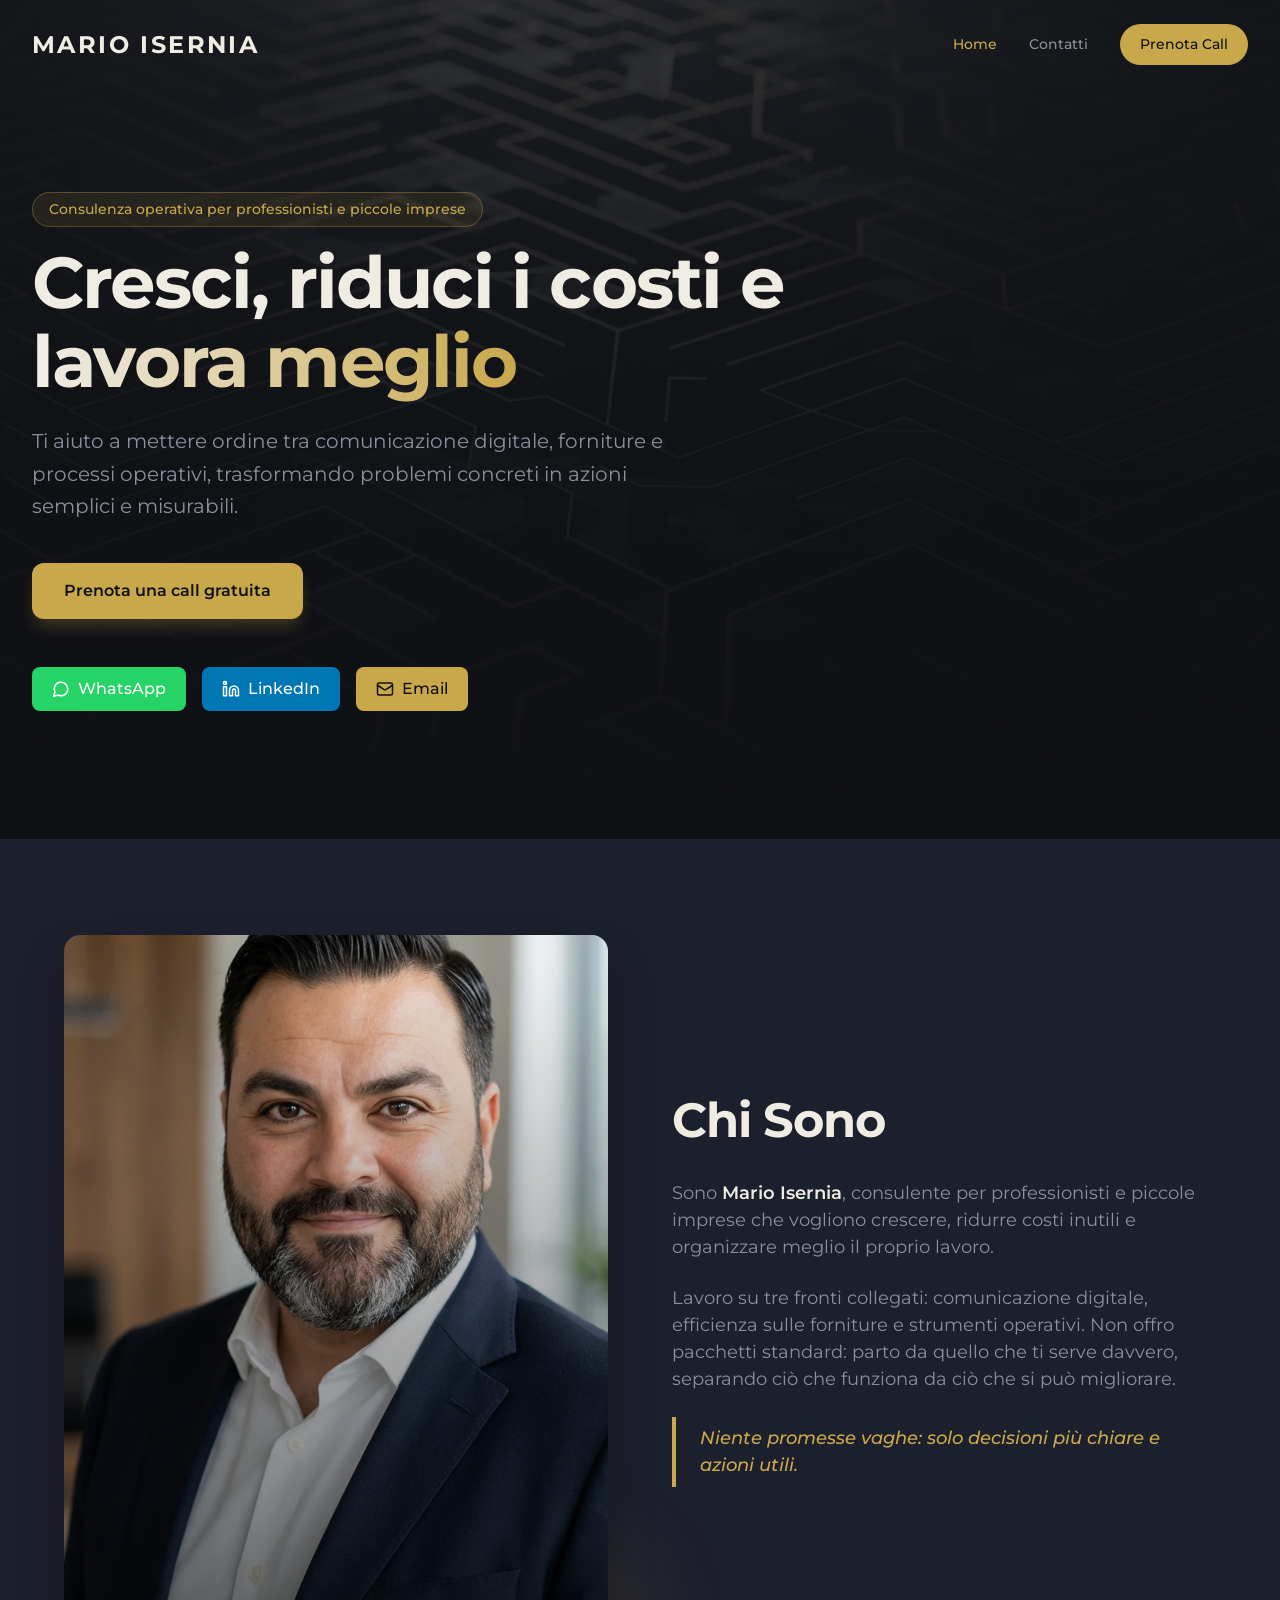
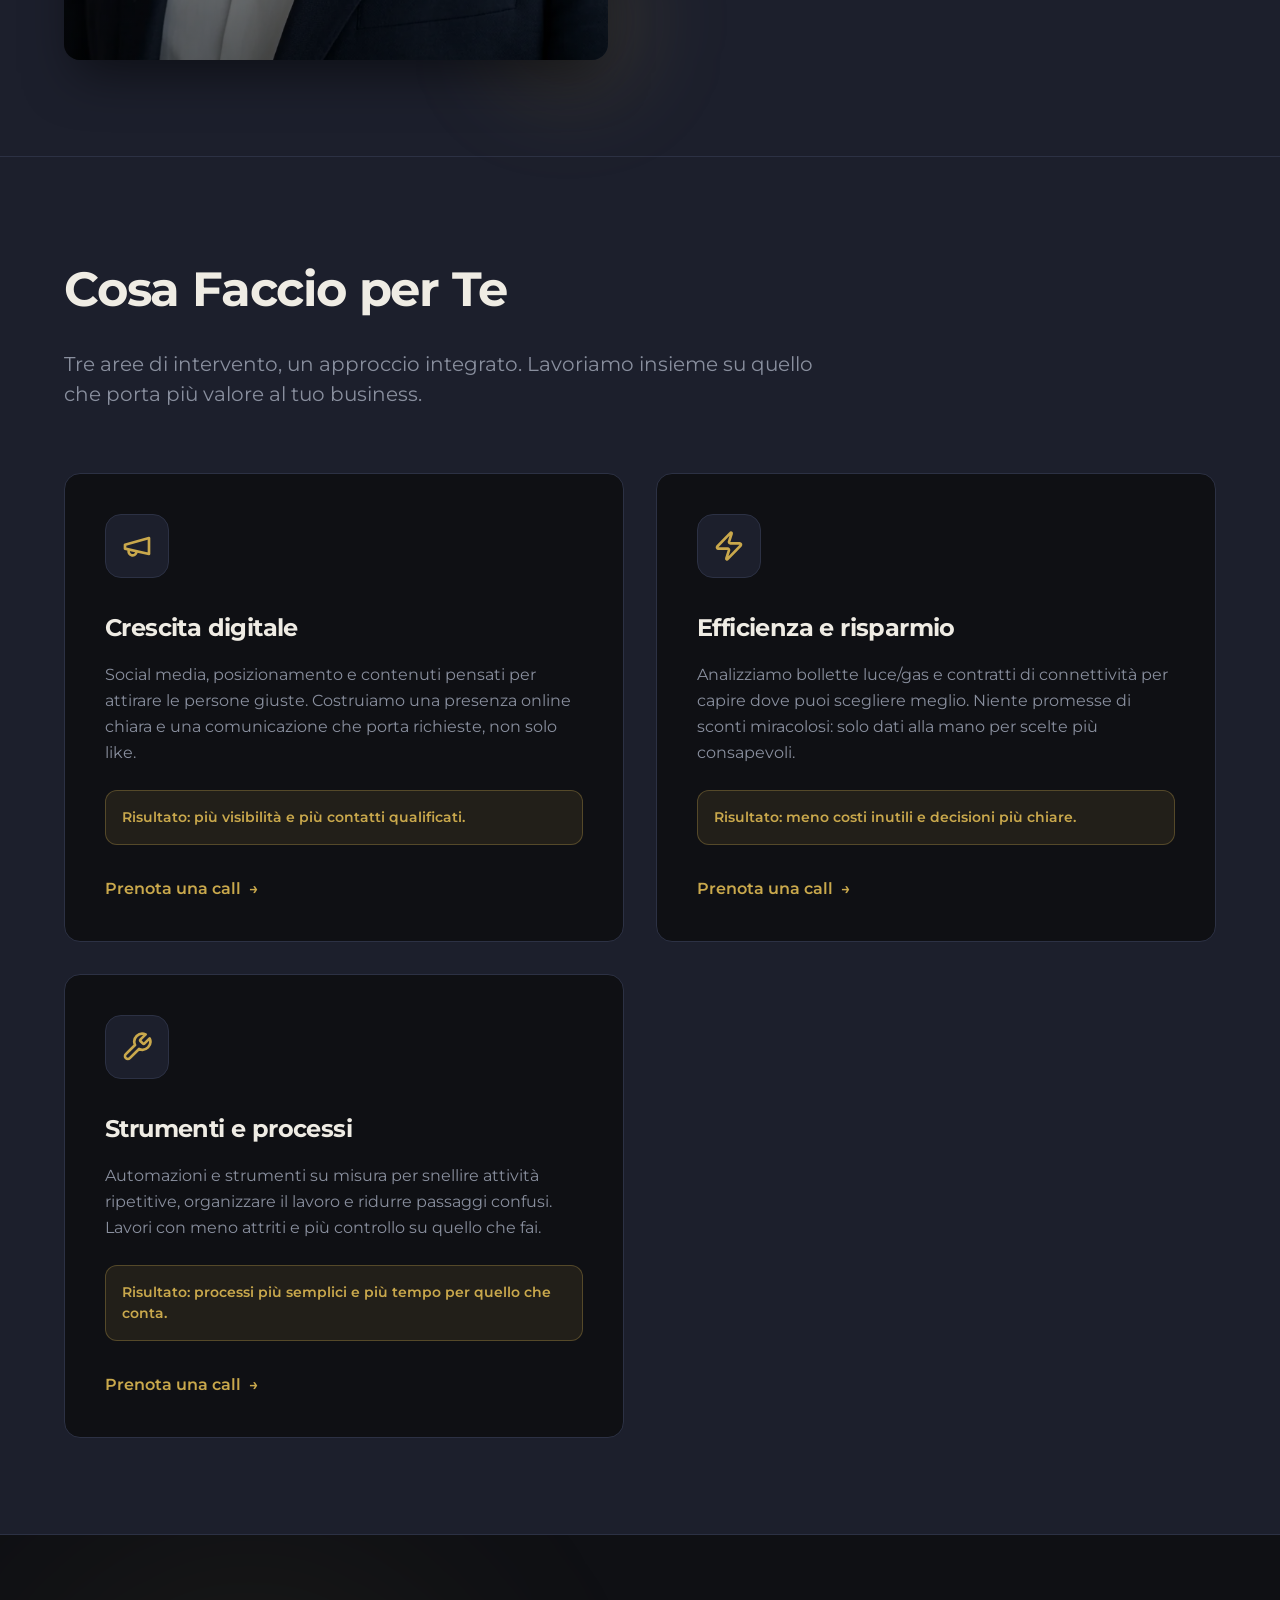
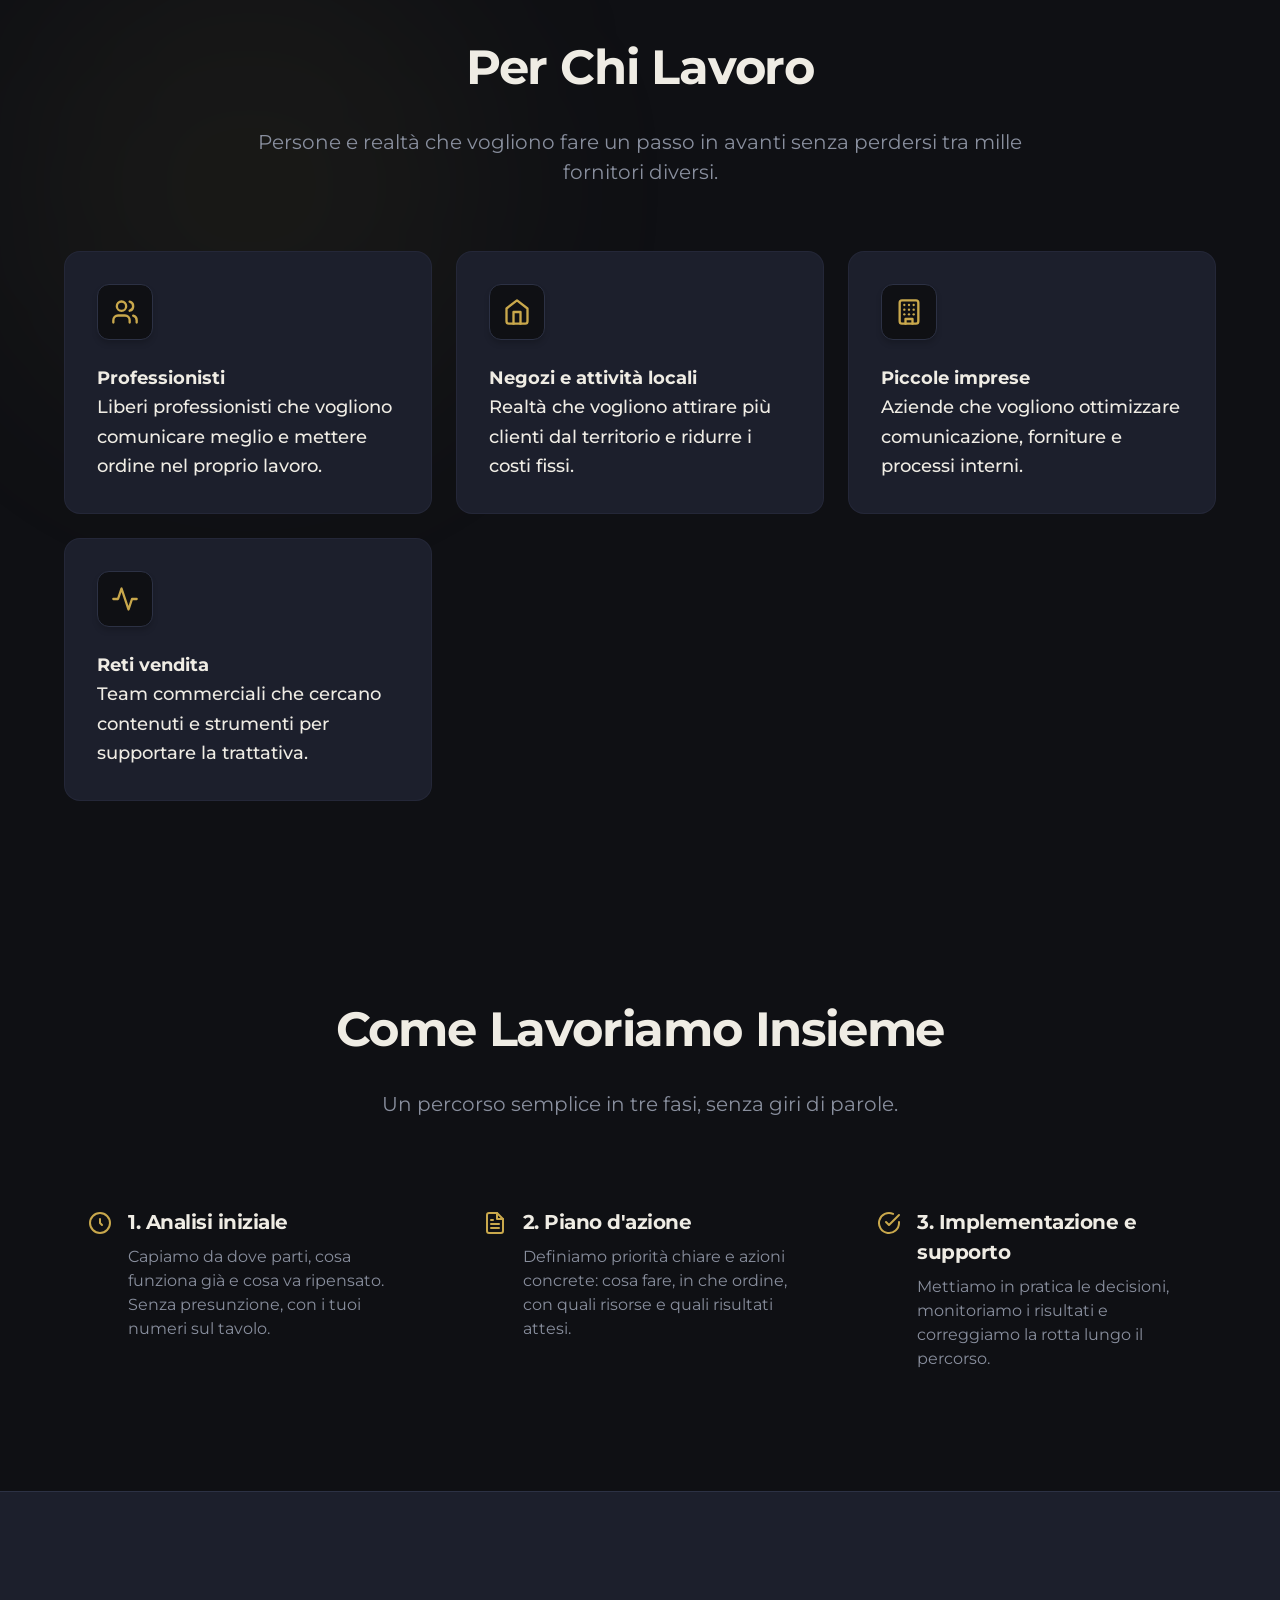
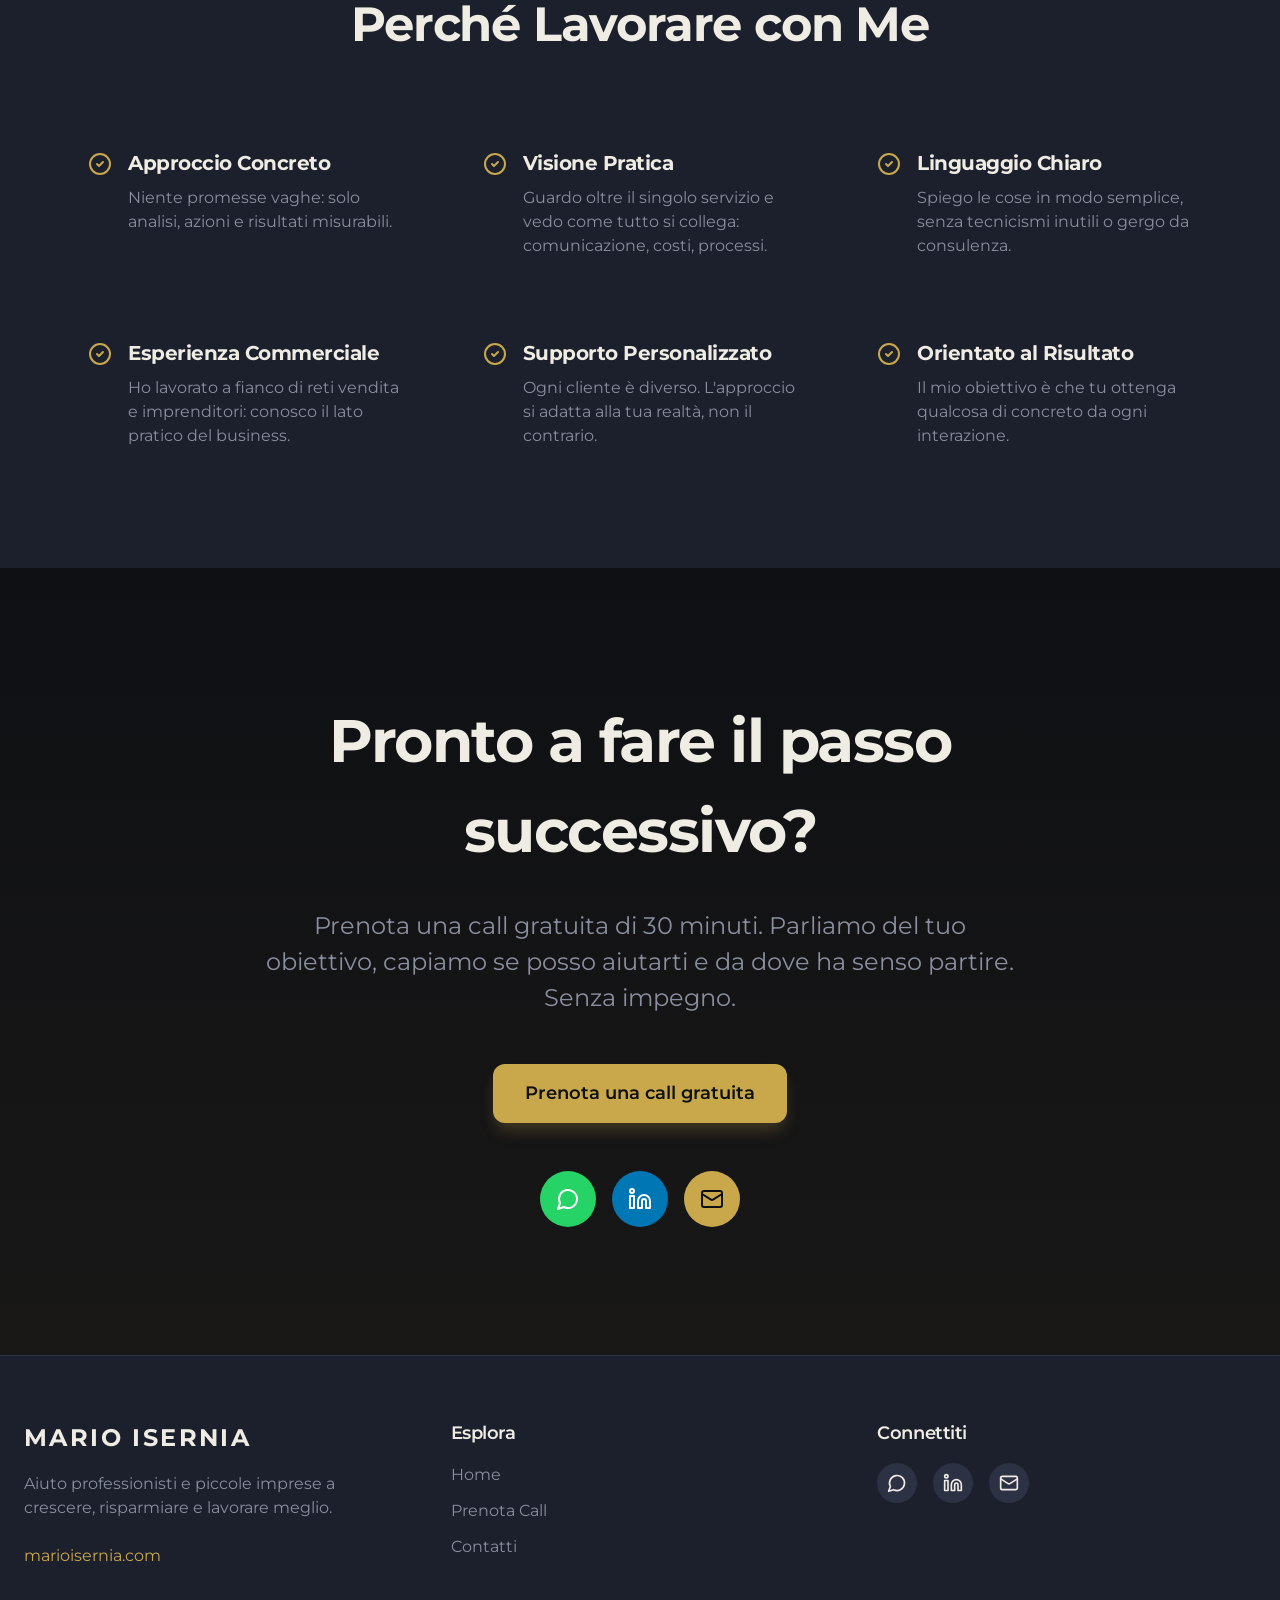
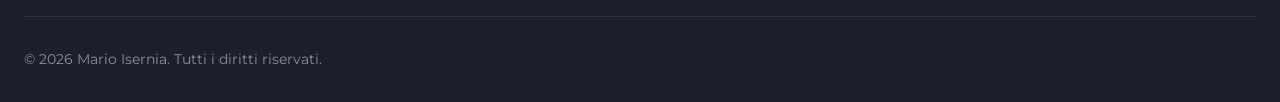
==== commit 73020a53: "Ottimizza immagini: PNG → WebP (-95% peso) - hero-bg.png 1.2MB → hero-bg.webp 55KB - mario-portrait." ====
--- a/index.html
+++ b/index.html
@@ -42,7 +42,10 @@
   <!-- ========== HERO ========== -->
   <section class="hero">
     <div class="hero-bg">
-      <img src="images/hero-bg.png" alt="" />
+      <picture>
+        <source srcset="images/hero-bg.webp" type="image/webp">
+        <img src="images/hero-bg.png" alt="" width="1408" height="768" />
+      </picture>
       <div class="hero-bg-overlay"></div>
     </div>
     <div class="hero-content">
@@ -77,7 +80,10 @@
       <div class="about-grid">
         <div class="about-image-wrap fade-in-up">
           <div class="about-image">
-            <img src="images/mario-portrait.png" alt="Ritratto di Mario Isernia, consulente operativo per professionisti e piccole imprese" loading="lazy" />
+            <picture>
+              <source srcset="images/mario-portrait.webp" type="image/webp">
+              <img src="images/mario-portrait.png" alt="Ritratto di Mario Isernia, consulente operativo per professionisti e piccole imprese" width="768" height="1376" loading="lazy" />
+            </picture>
           </div>
           <div class="about-glow"></div>
         </div>
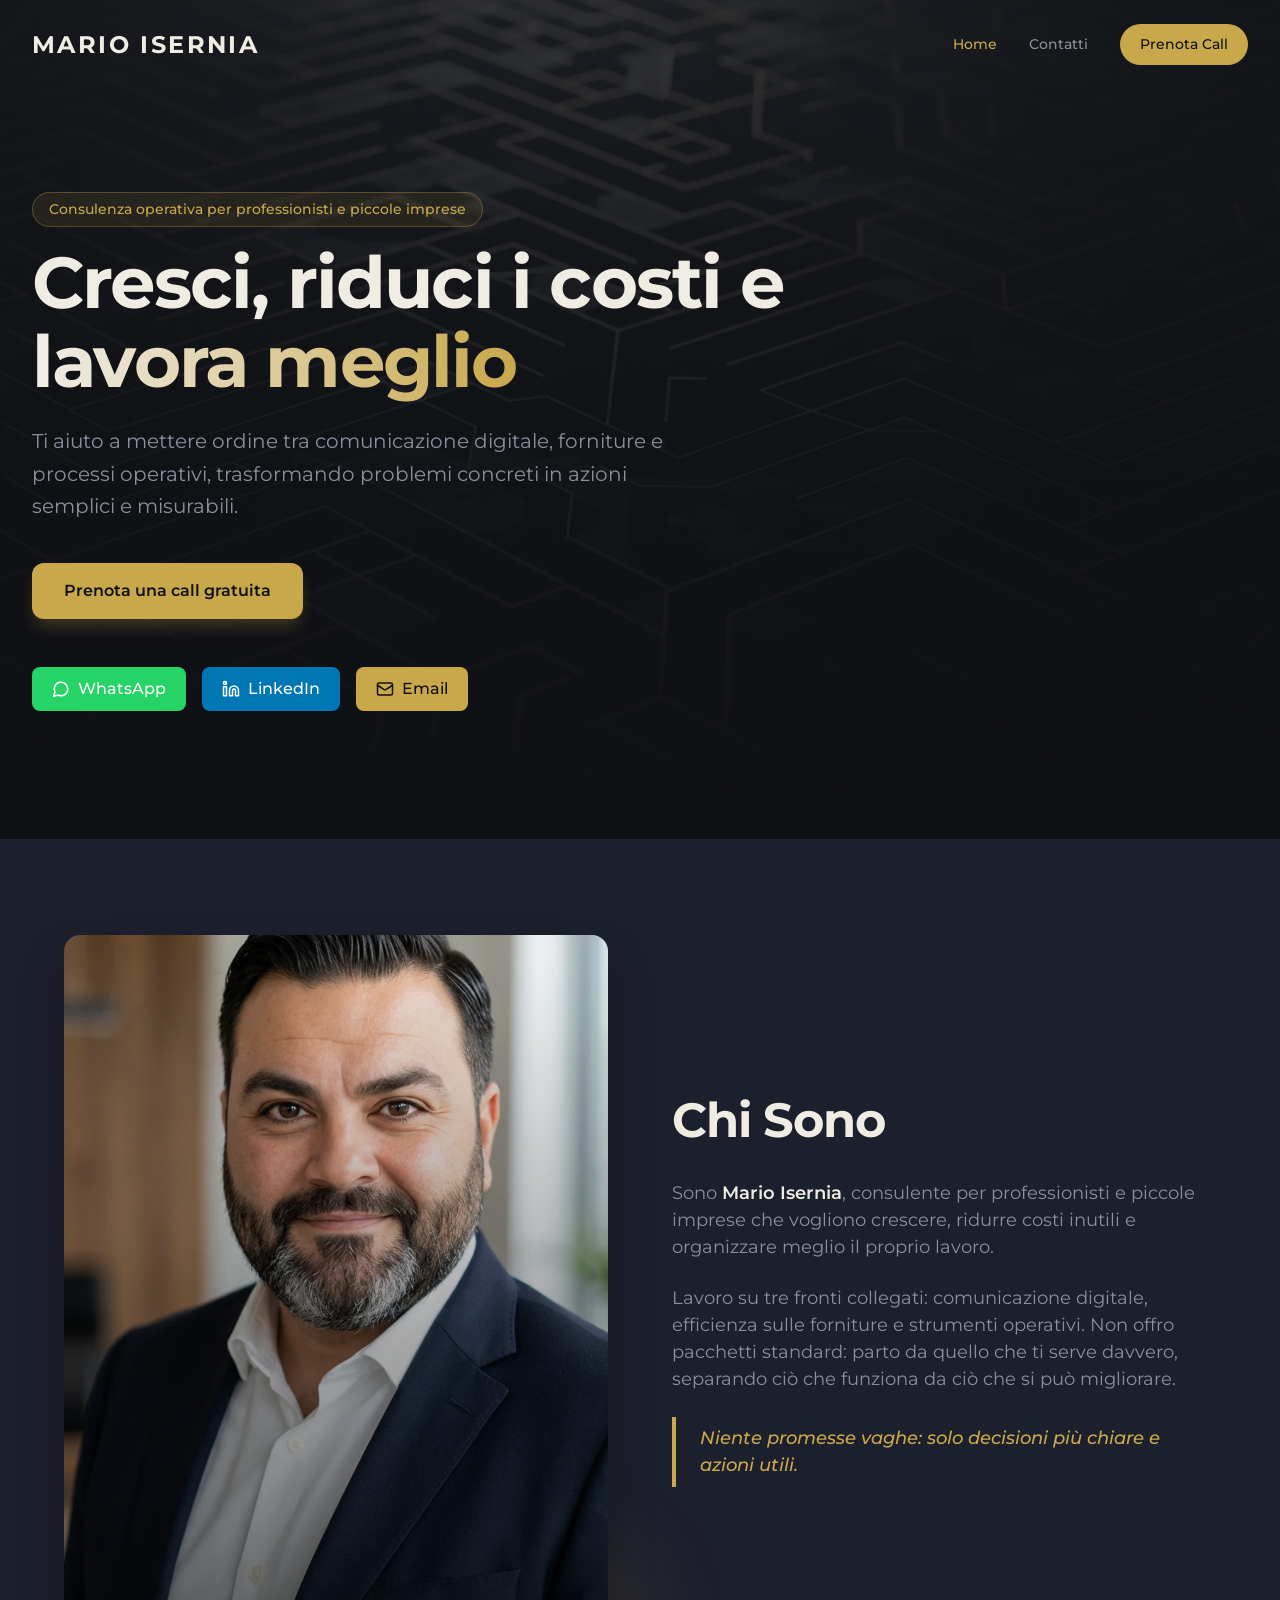
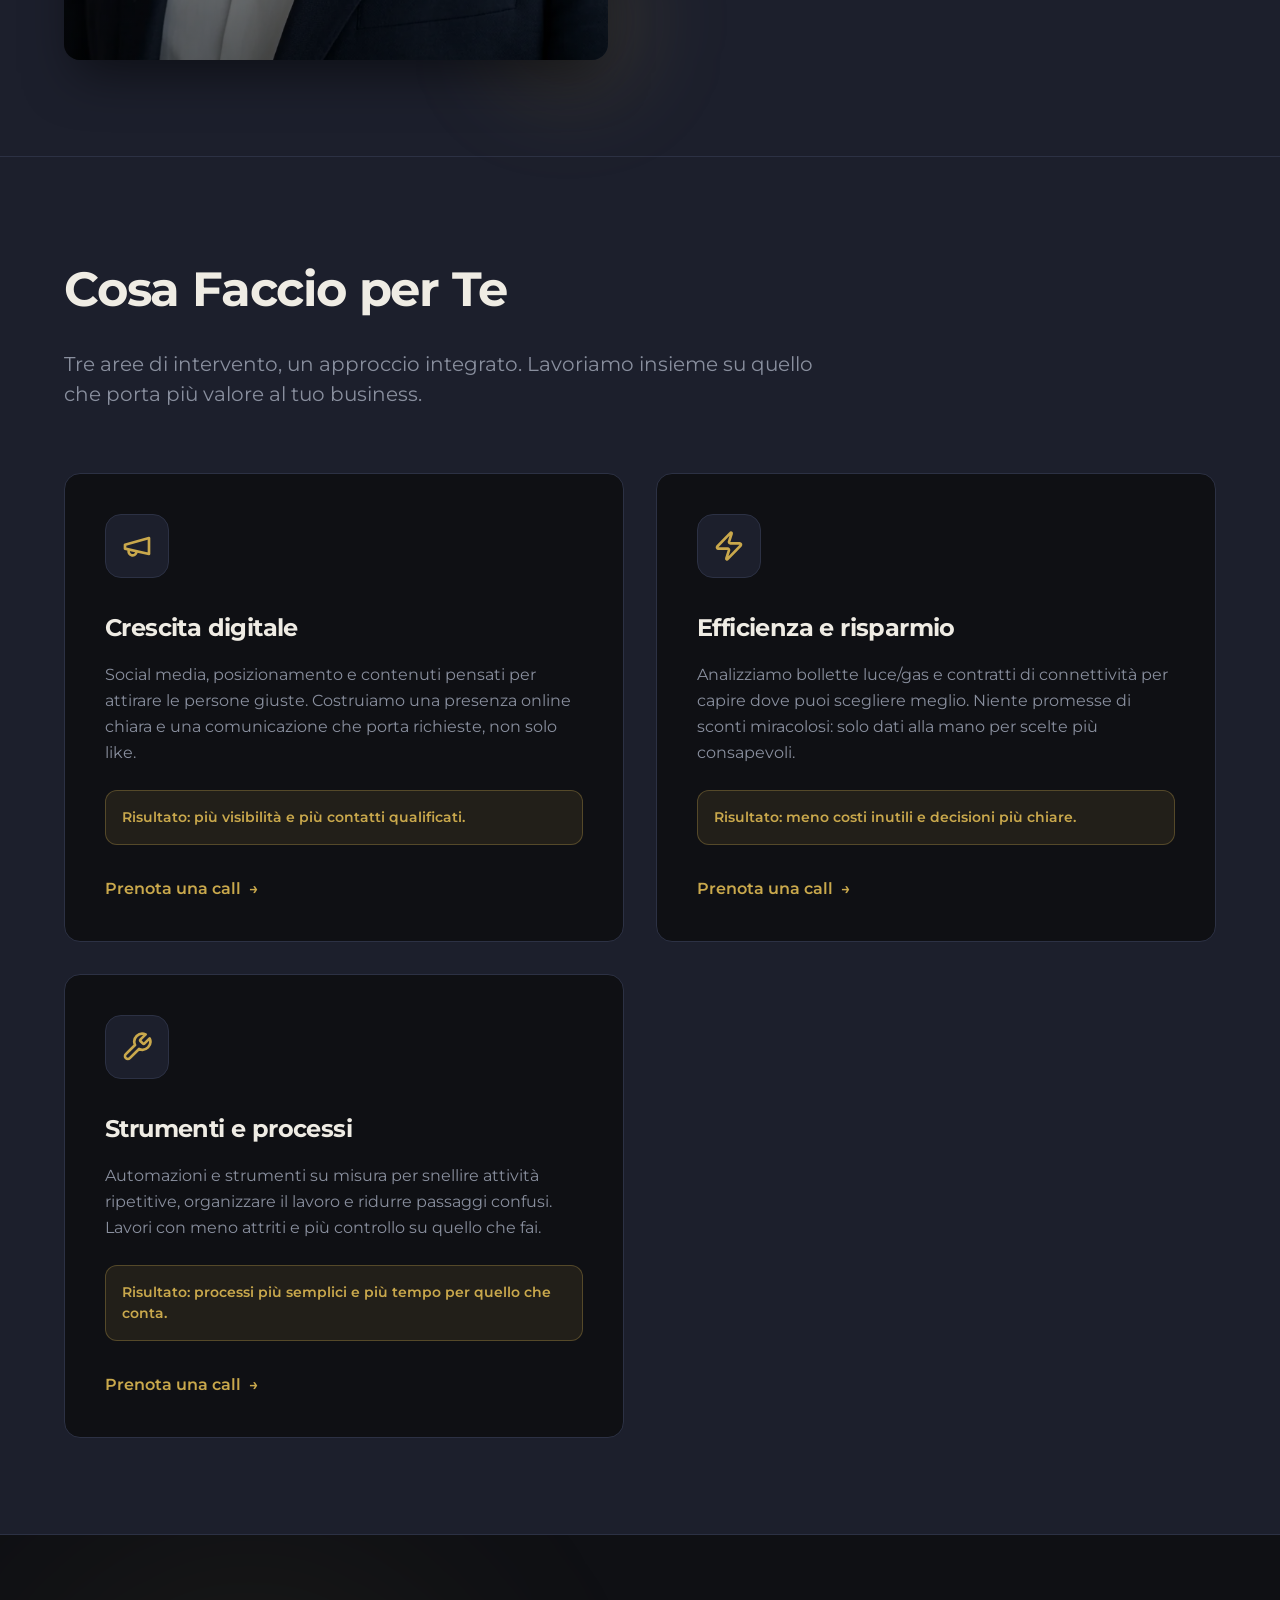
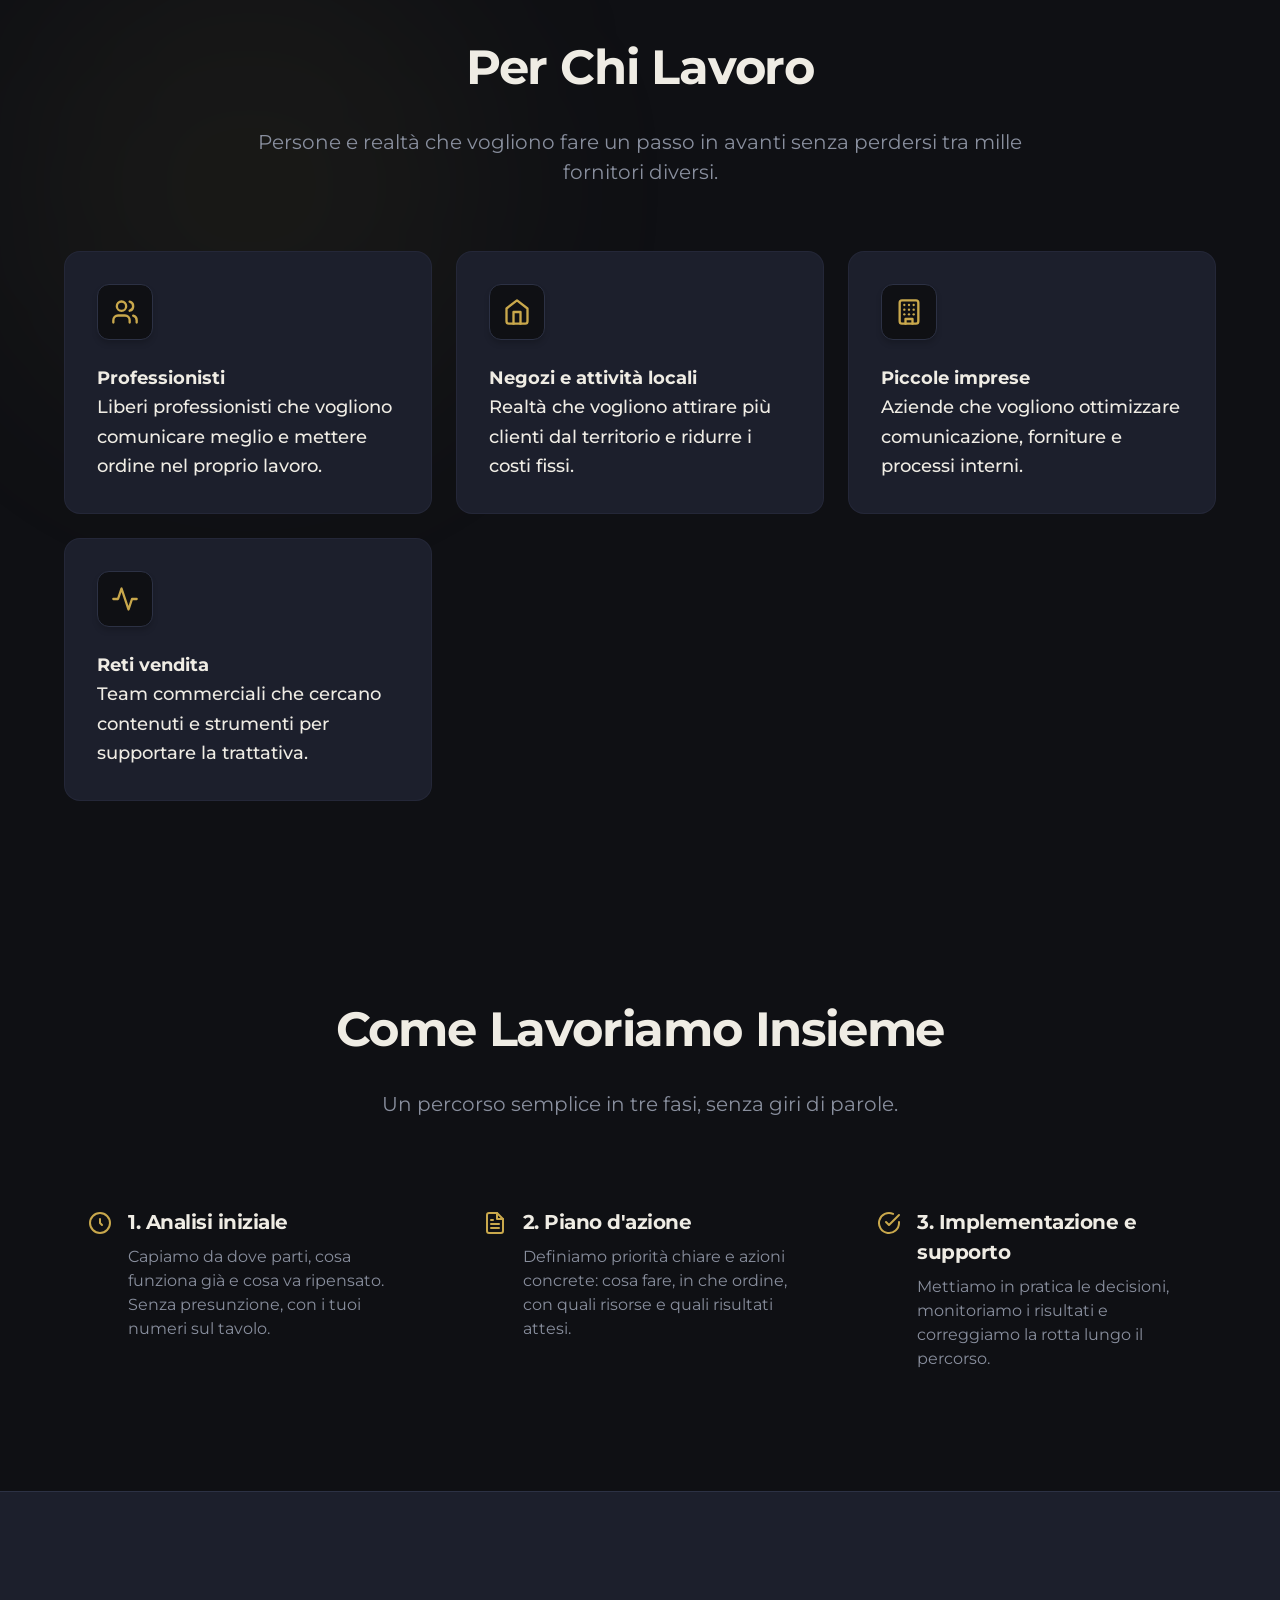
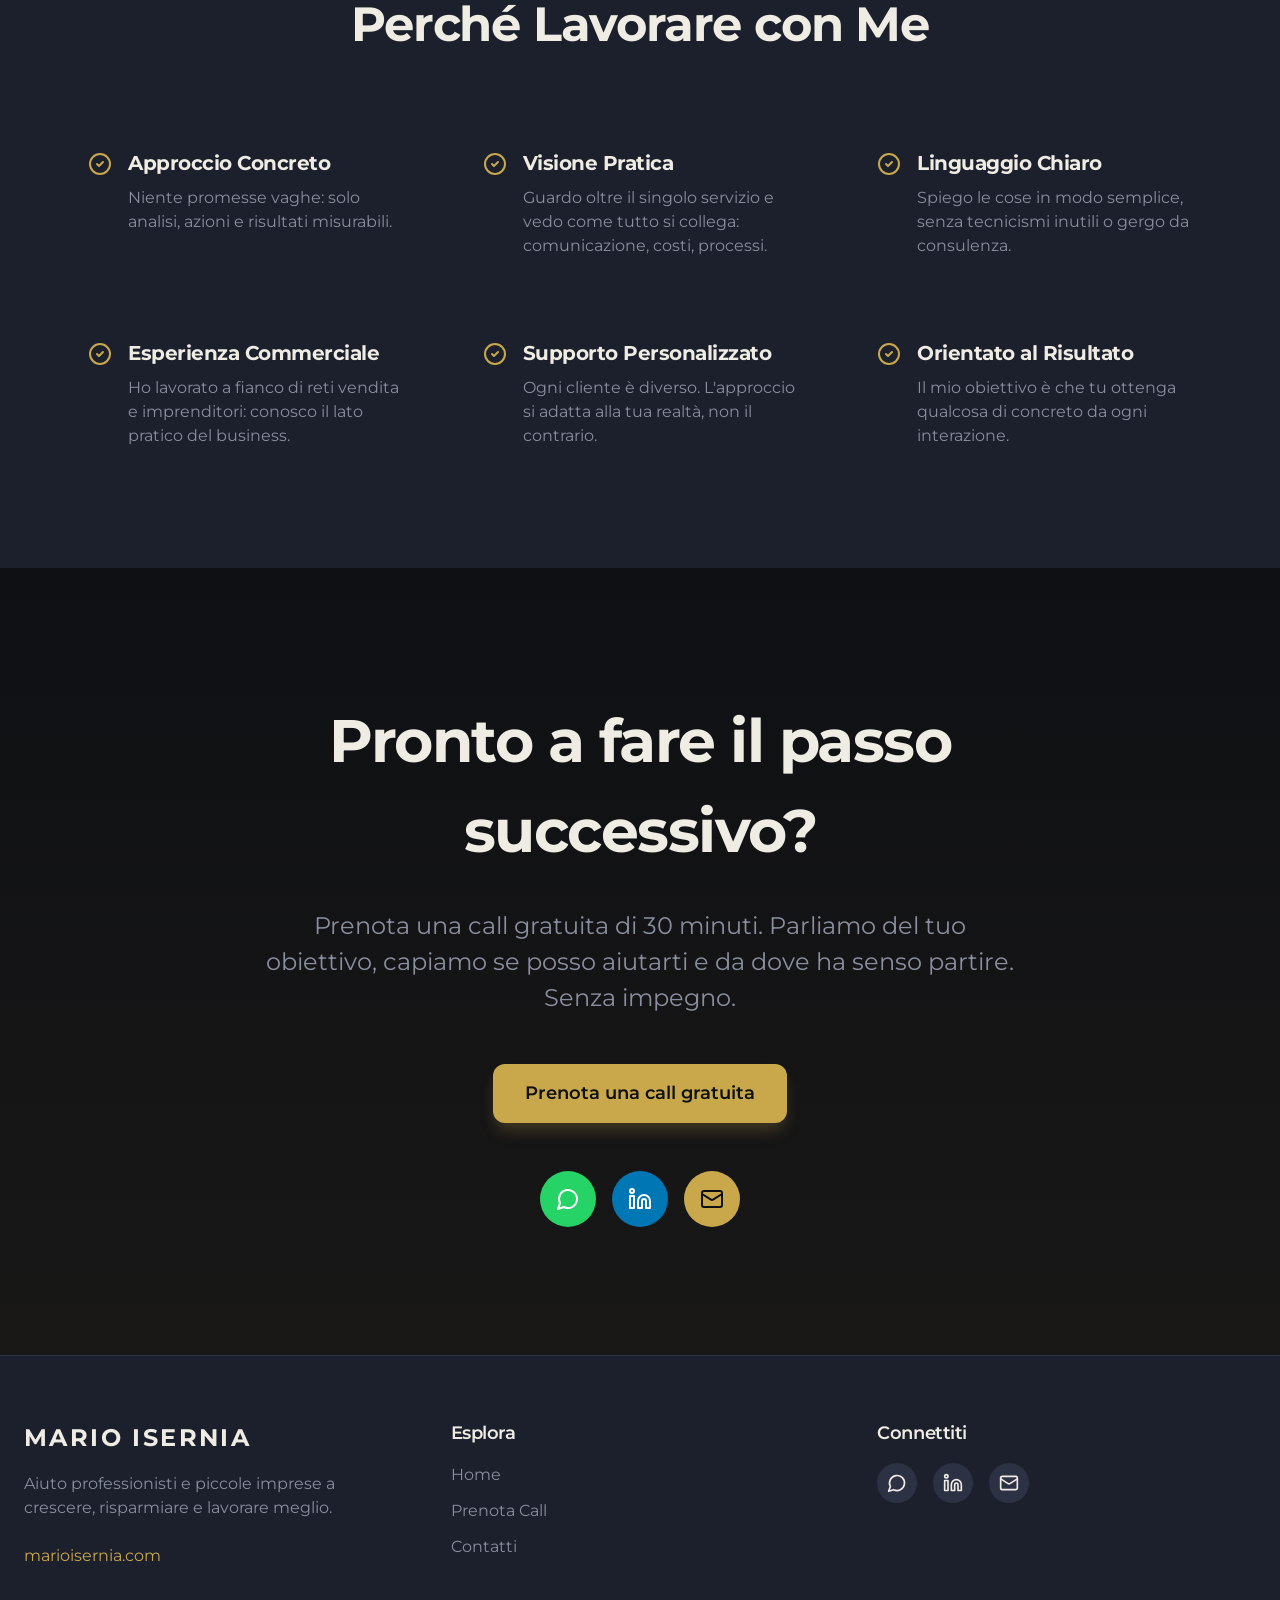
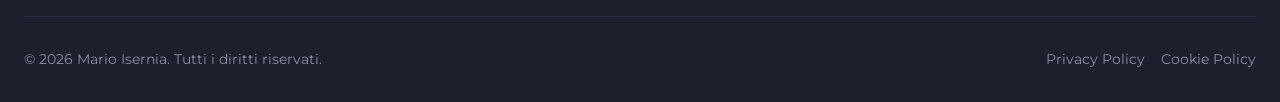
==== commit 0fe62a4d: "Aggiungi link Privacy Policy e Cookie Policy iubenda - Link nel footer di home, contatti, prenota - " ====
--- a/index.html
+++ b/index.html
@@ -287,9 +287,14 @@
     </div>
     <div class="footer-bottom">
       <p>&copy; <span id="current-year">2025</span> Mario Isernia. Tutti i diritti riservati.</p>
+      <div class="links">
+        <a href="https://www.iubenda.com/privacy-policy/45652784" class="iubenda-nostyle iubenda-noiframe iubenda-embed" title="Privacy Policy">Privacy Policy</a>
+        <a href="https://www.iubenda.com/privacy-policy/45652784/cookie-policy" class="iubenda-nostyle iubenda-noiframe iubenda-embed" title="Cookie Policy">Cookie Policy</a>
+      </div>
     </div>
   </footer>
 
   <script src="script.js"></script>
+  <script type="text/javascript">(function (w,d) {var loader = function () {var s = d.createElement("script"), tag = d.getElementsByTagName("script")[0]; s.src="https://cdn.iubenda.com/iubenda.js"; tag.parentNode.insertBefore(s,tag);}; if(w.addEventListener){w.addEventListener("load", loader, false);}else if(w.attachEvent){w.attachEvent("onload", loader);}else{w.onload = loader;}})(window, document);</script>
 </body>
 </html>
